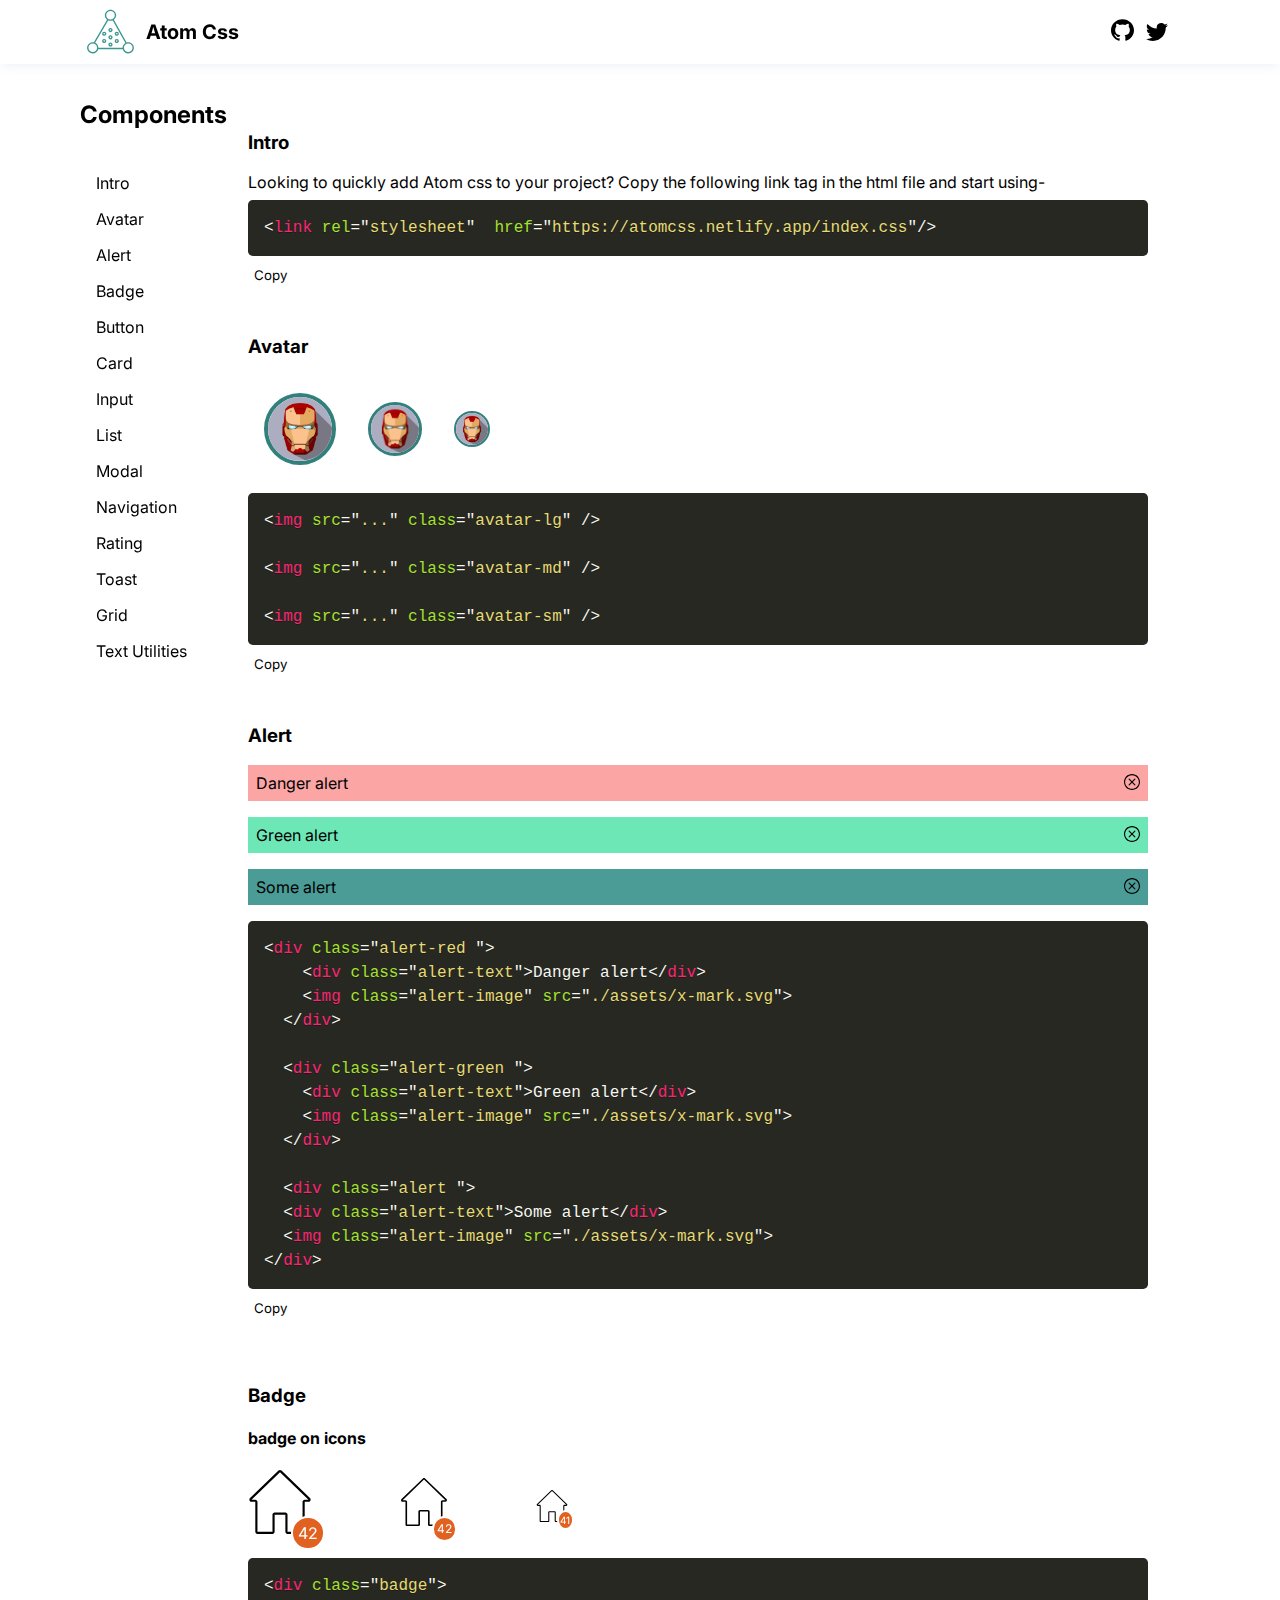
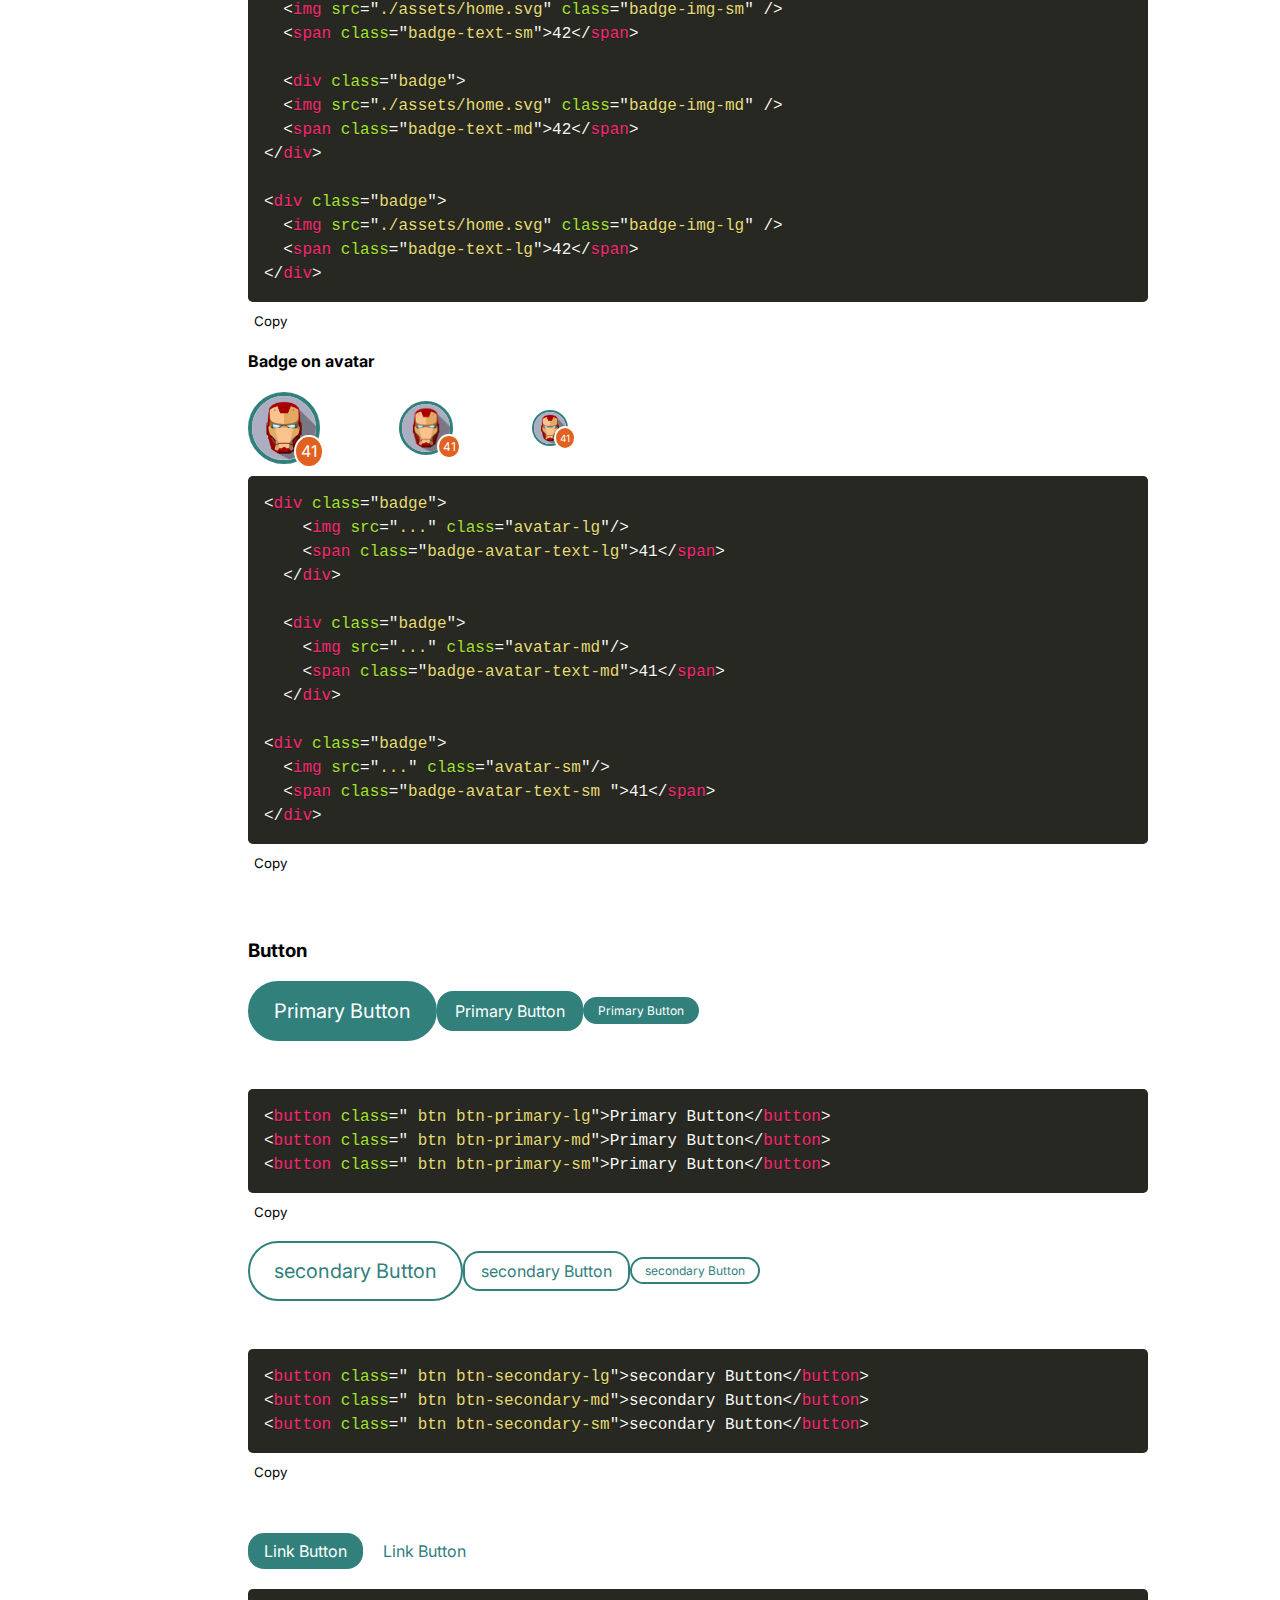
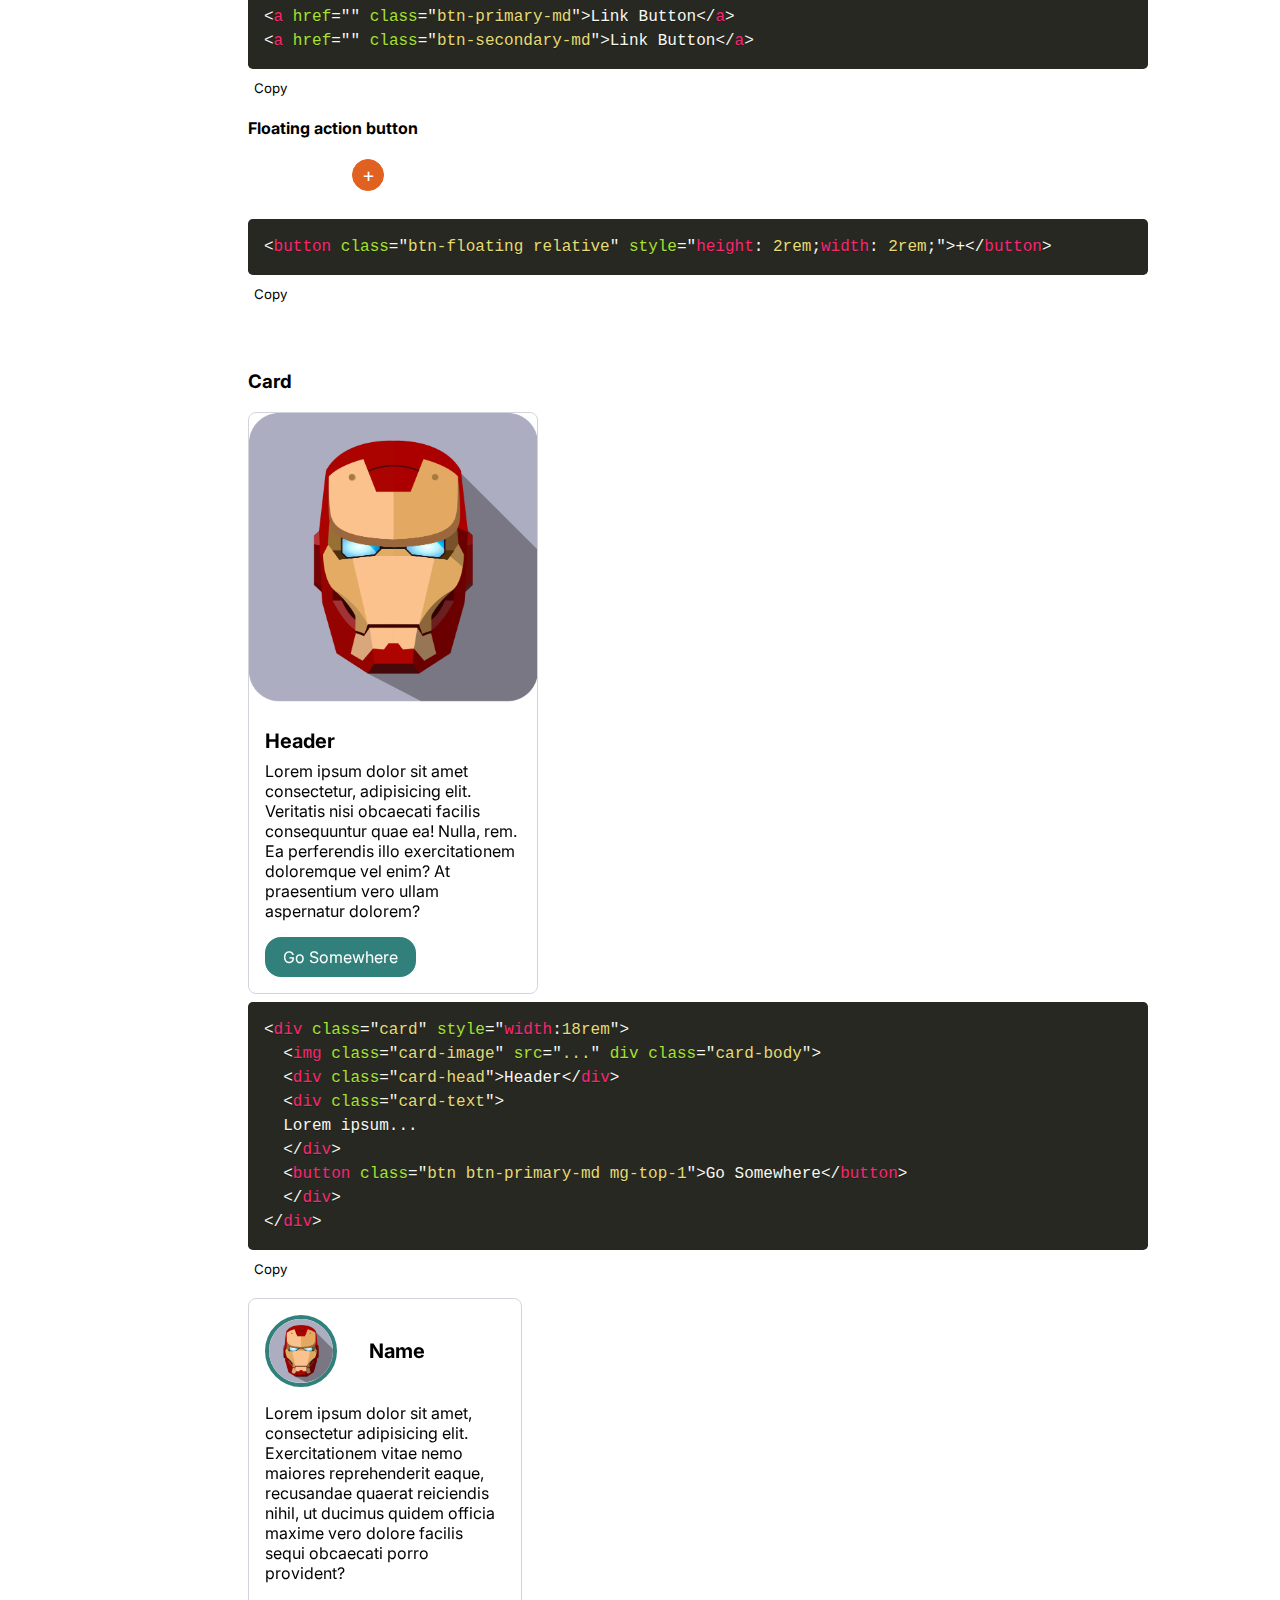
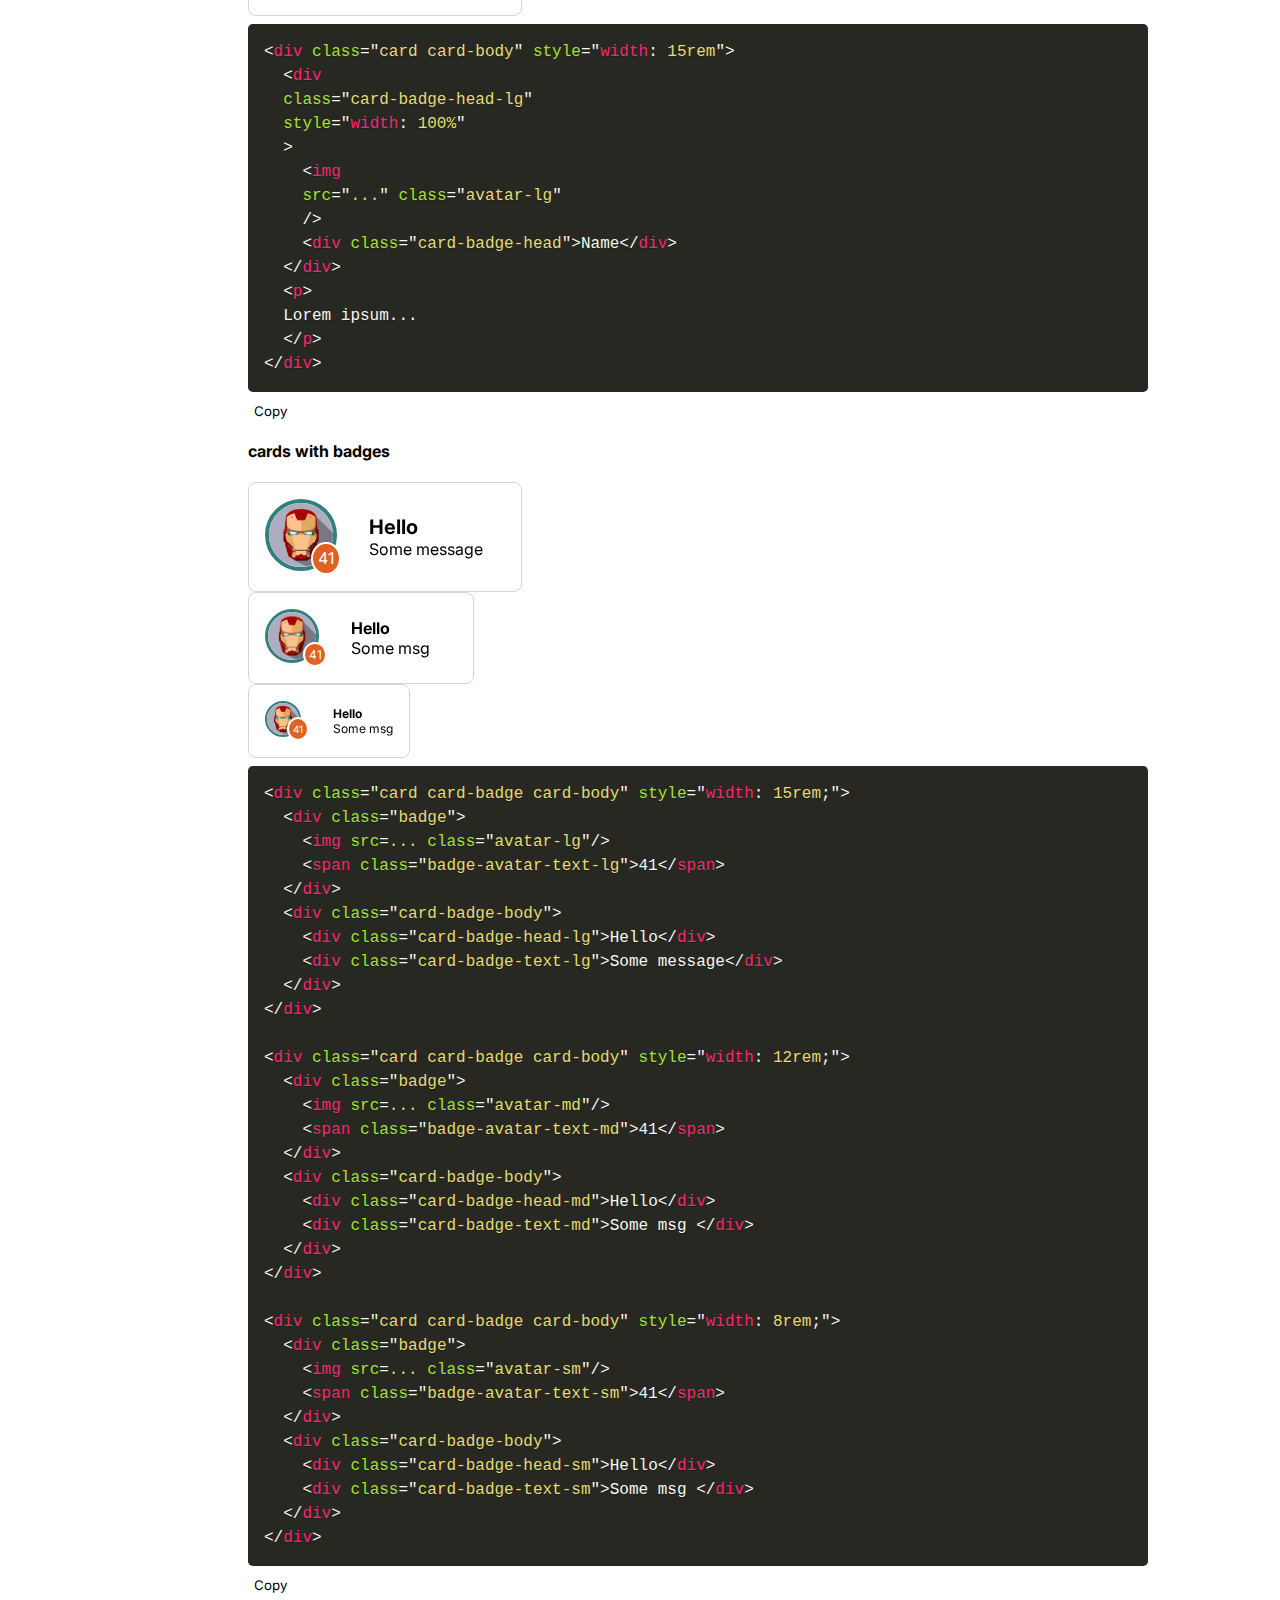
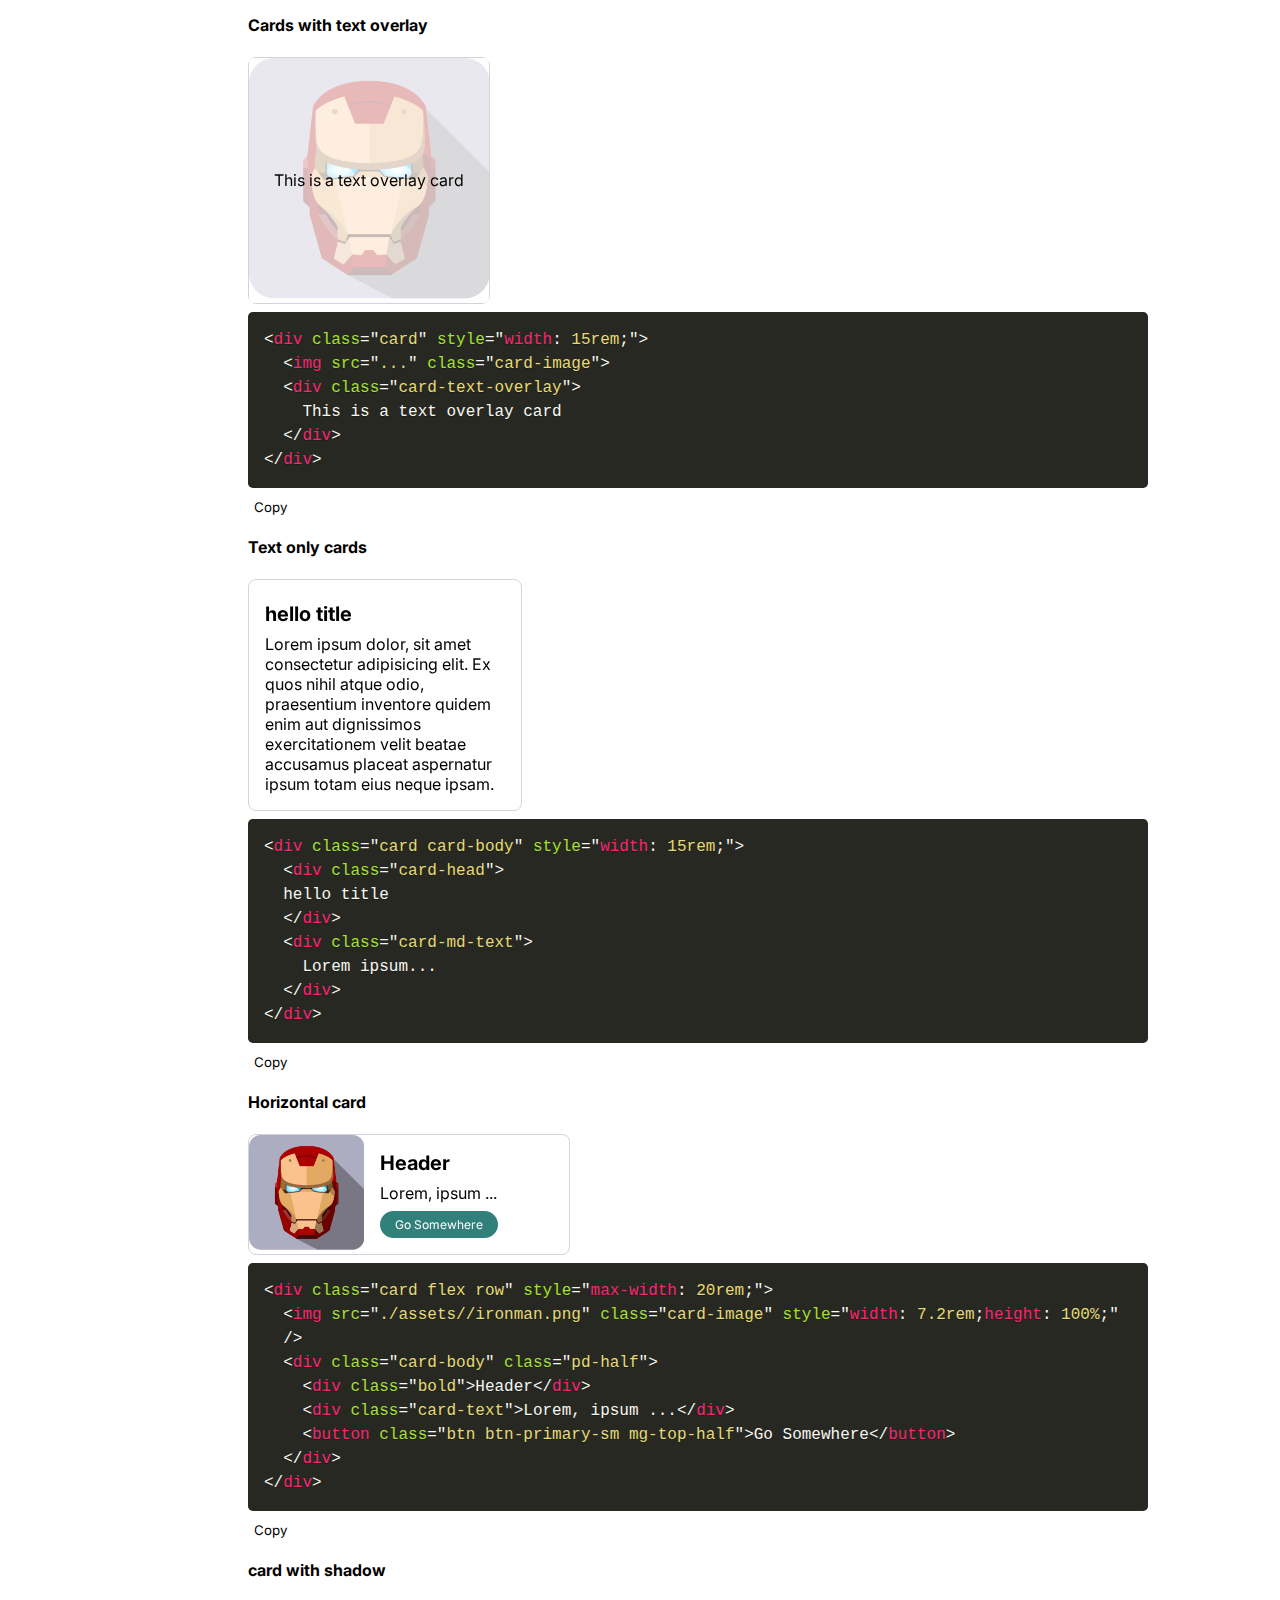
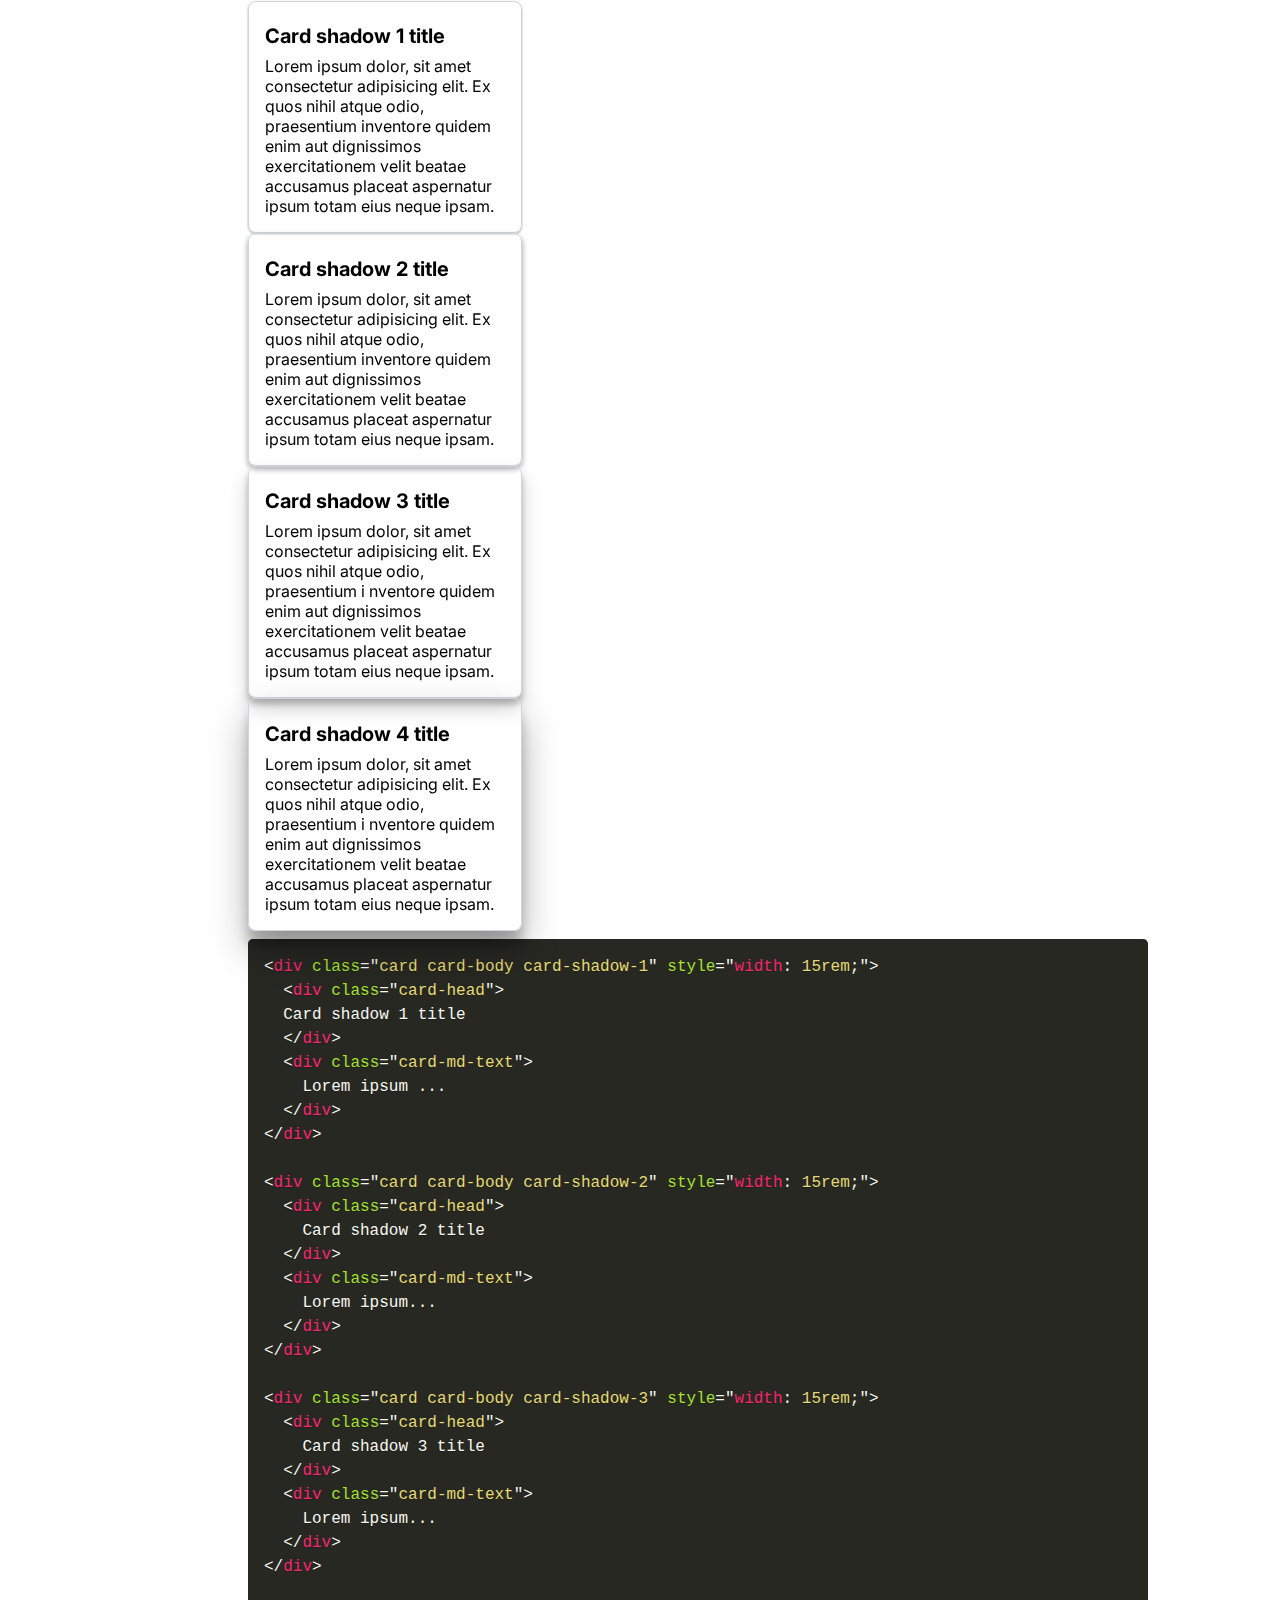
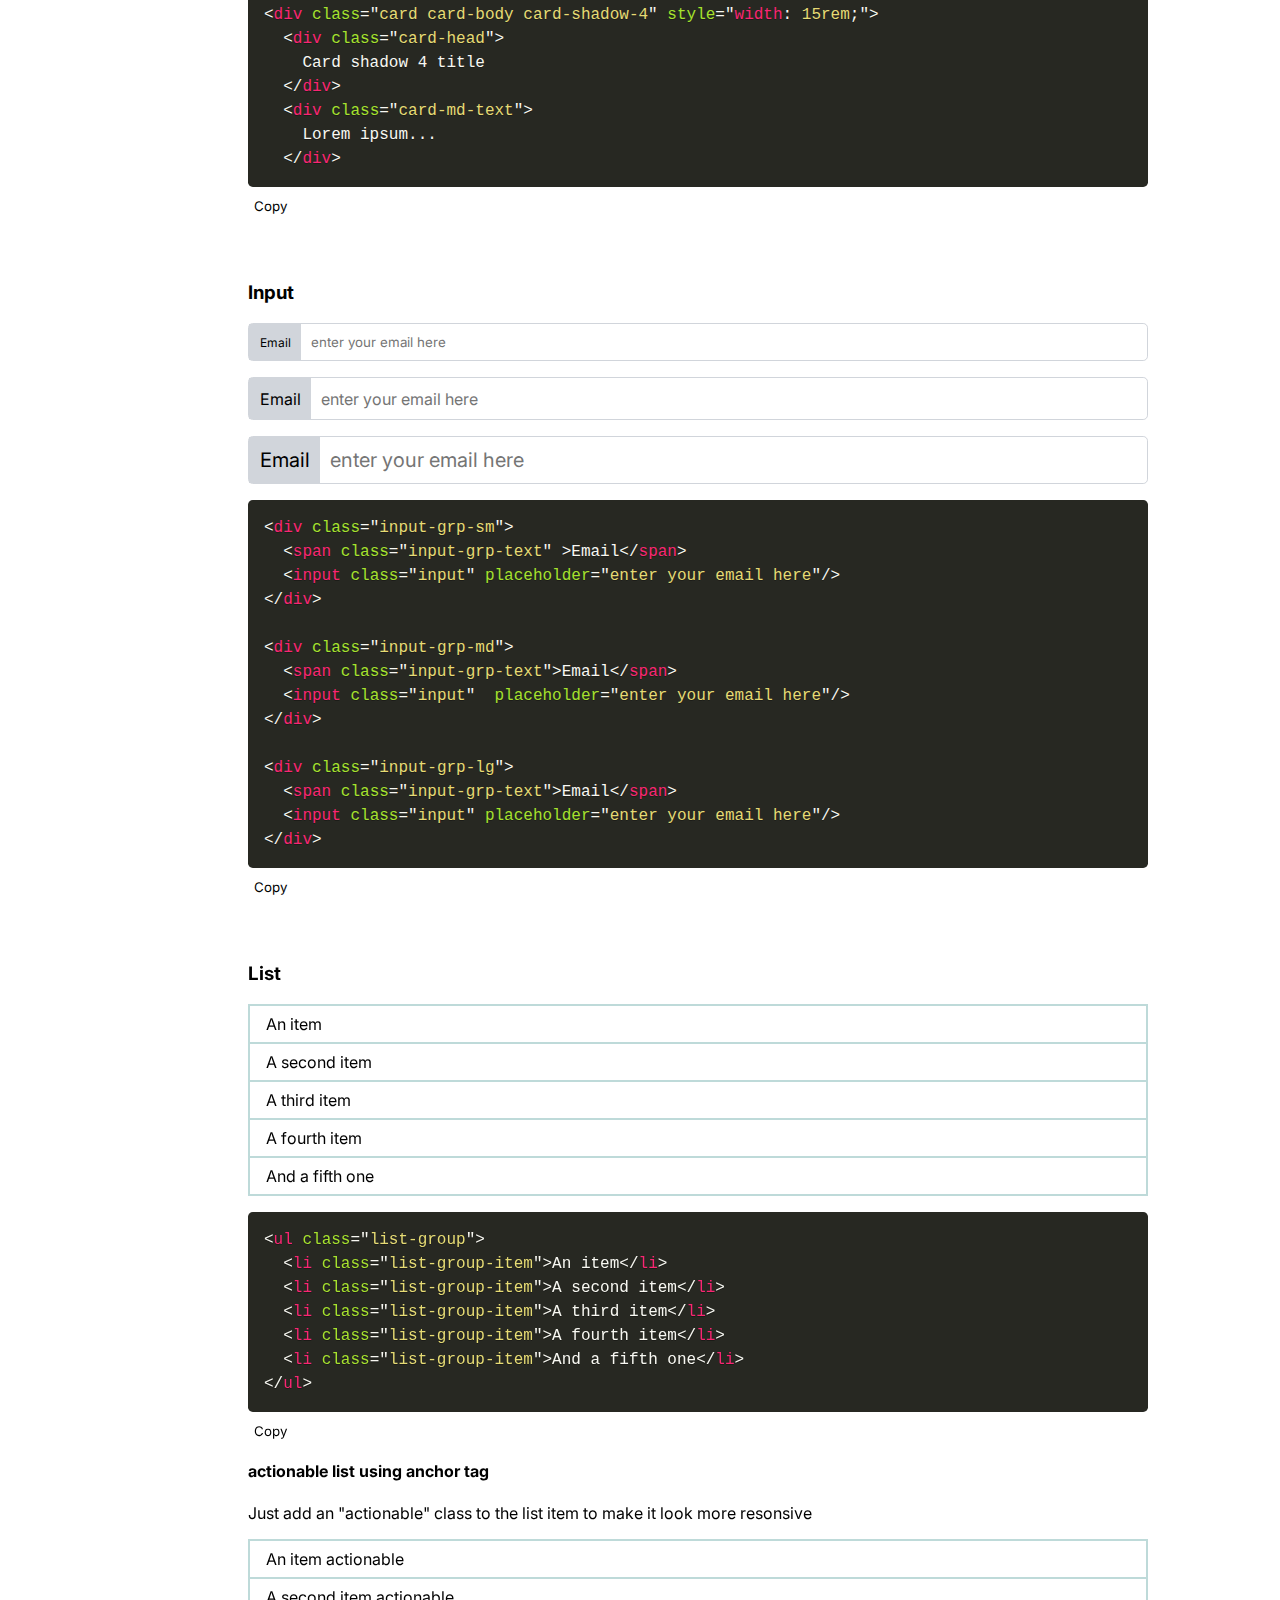
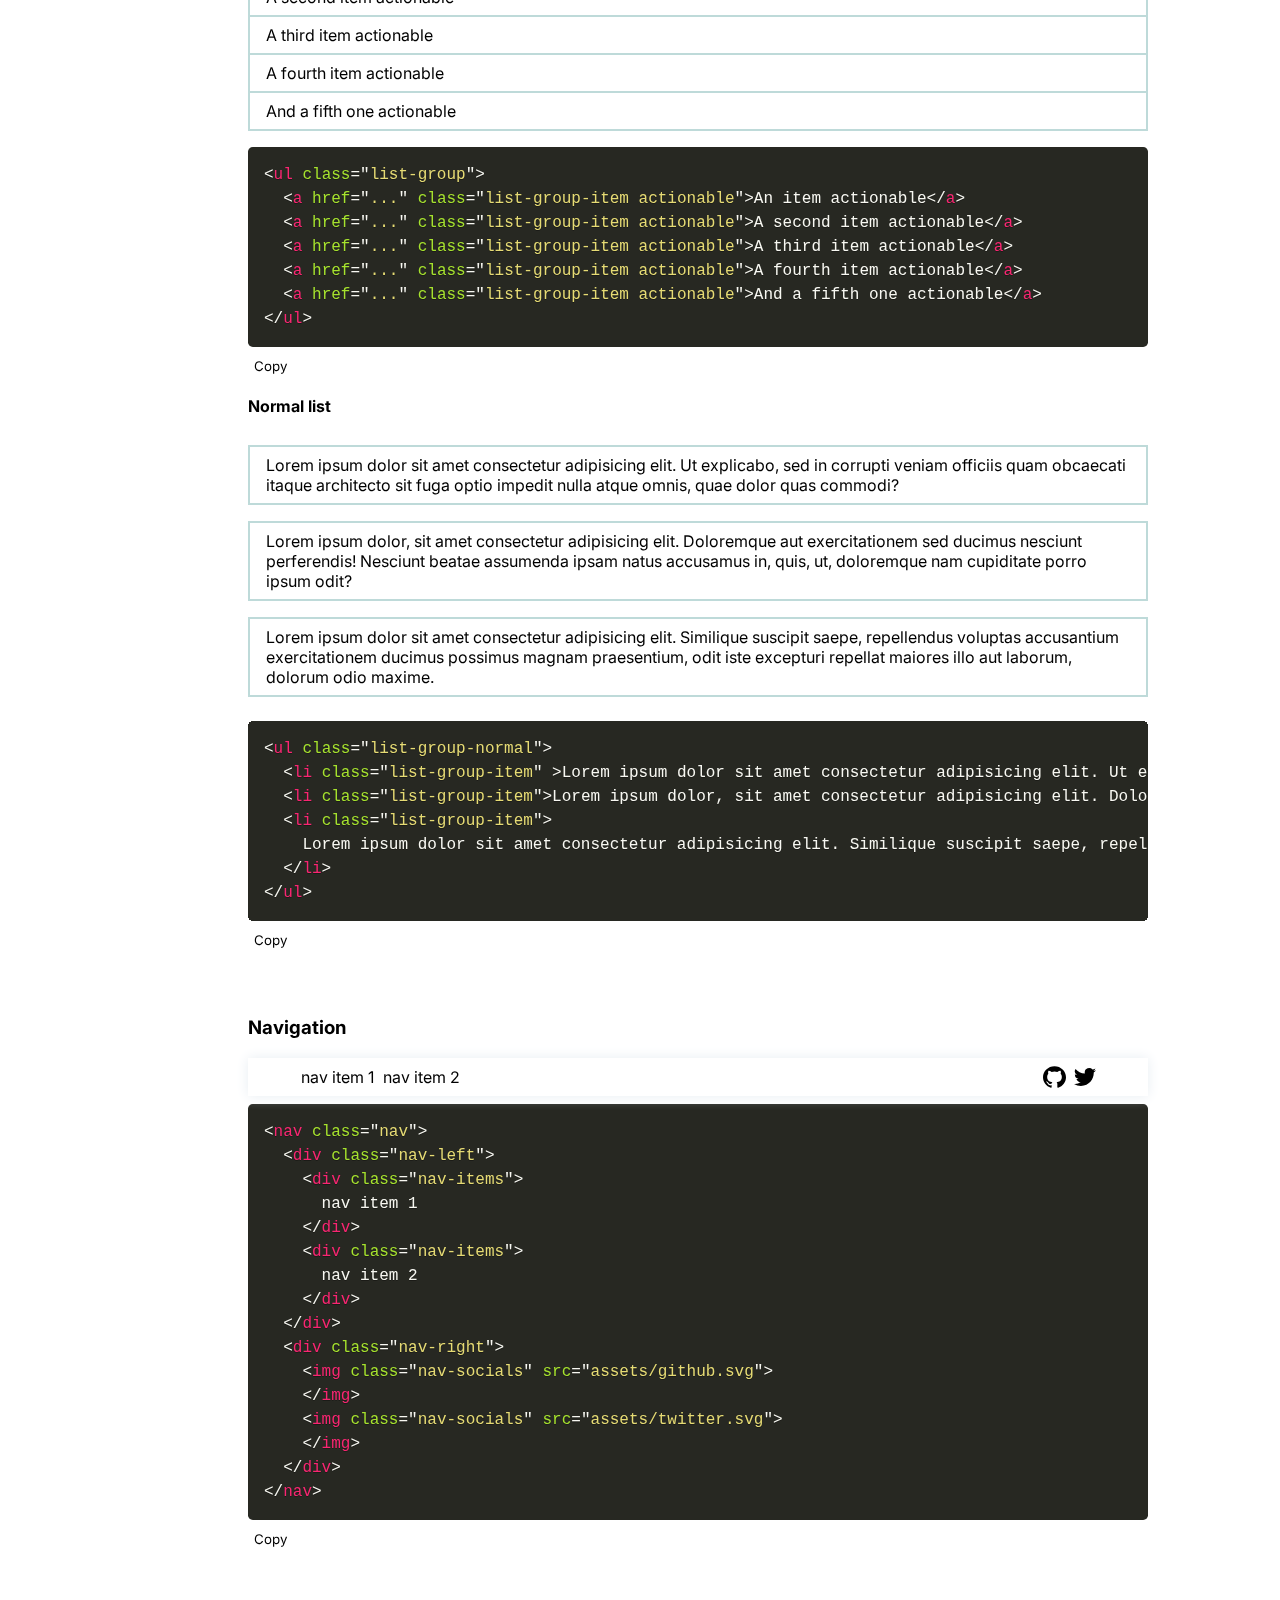
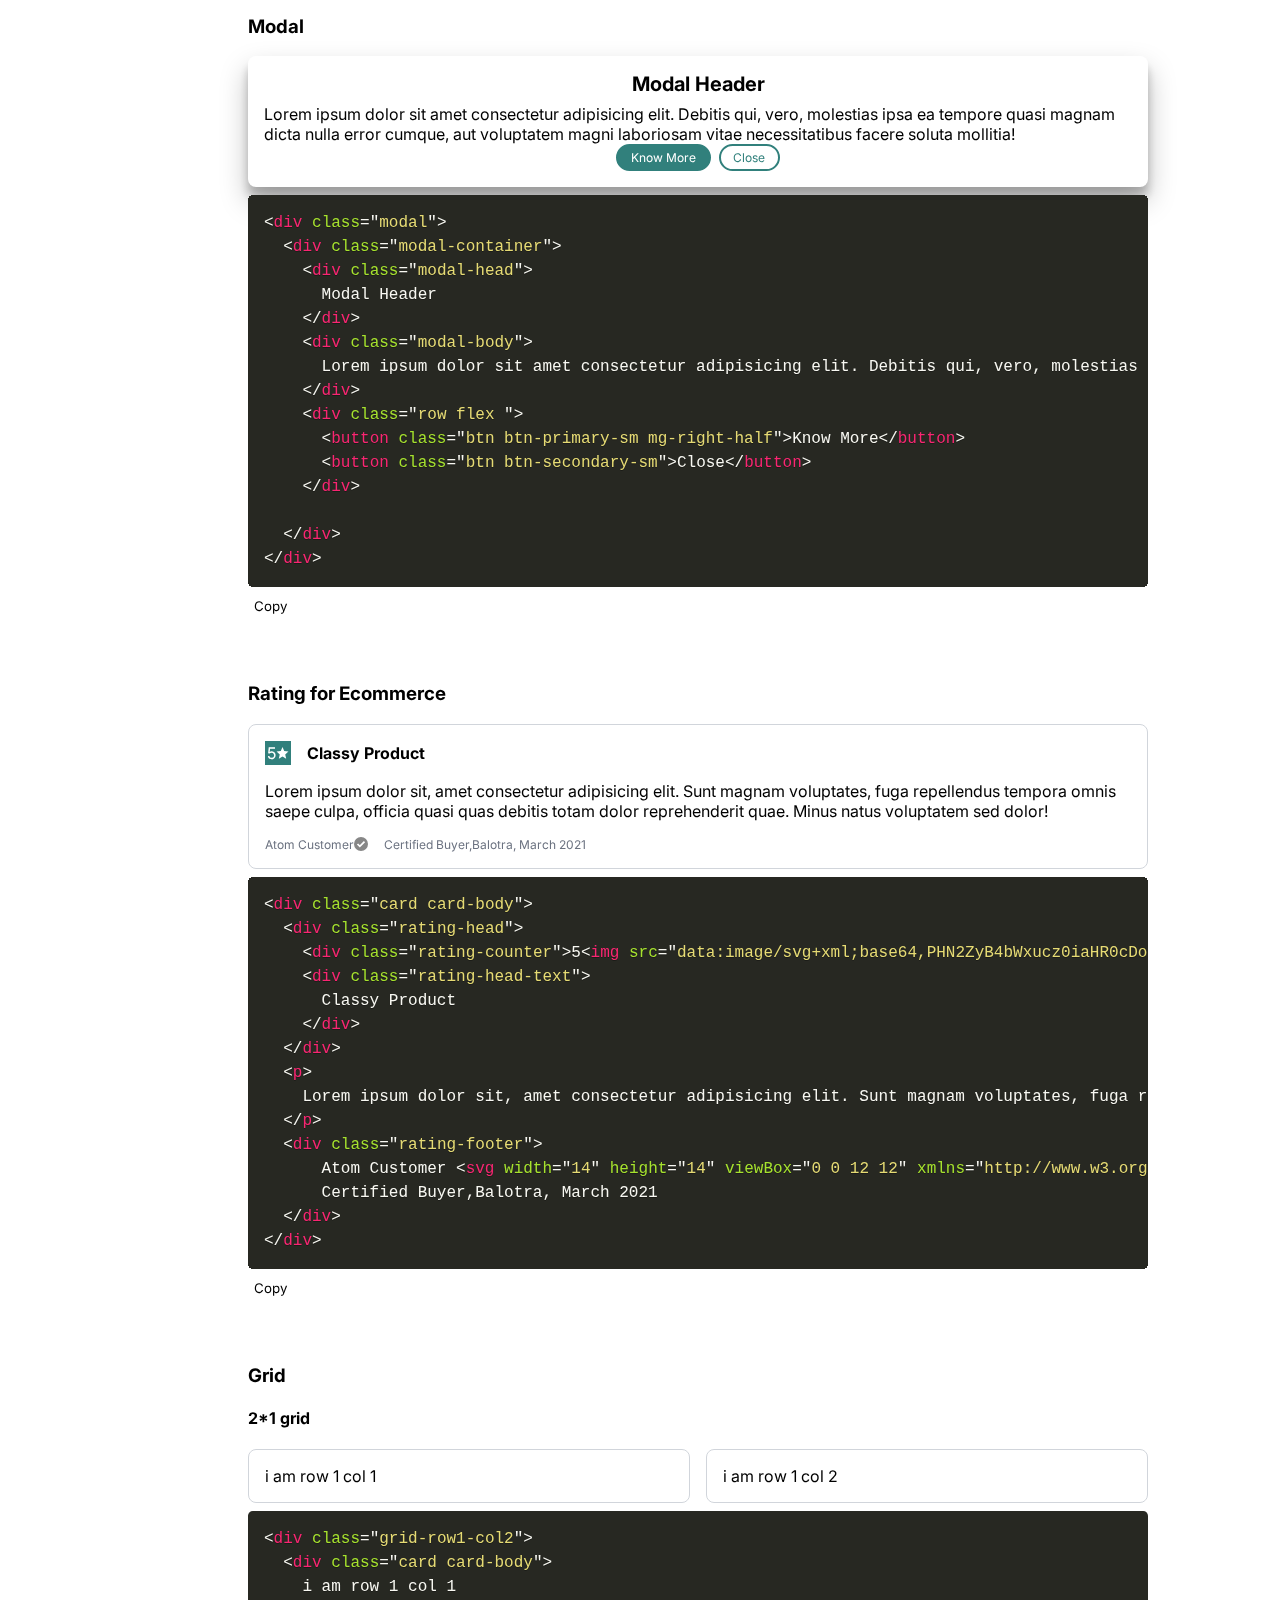
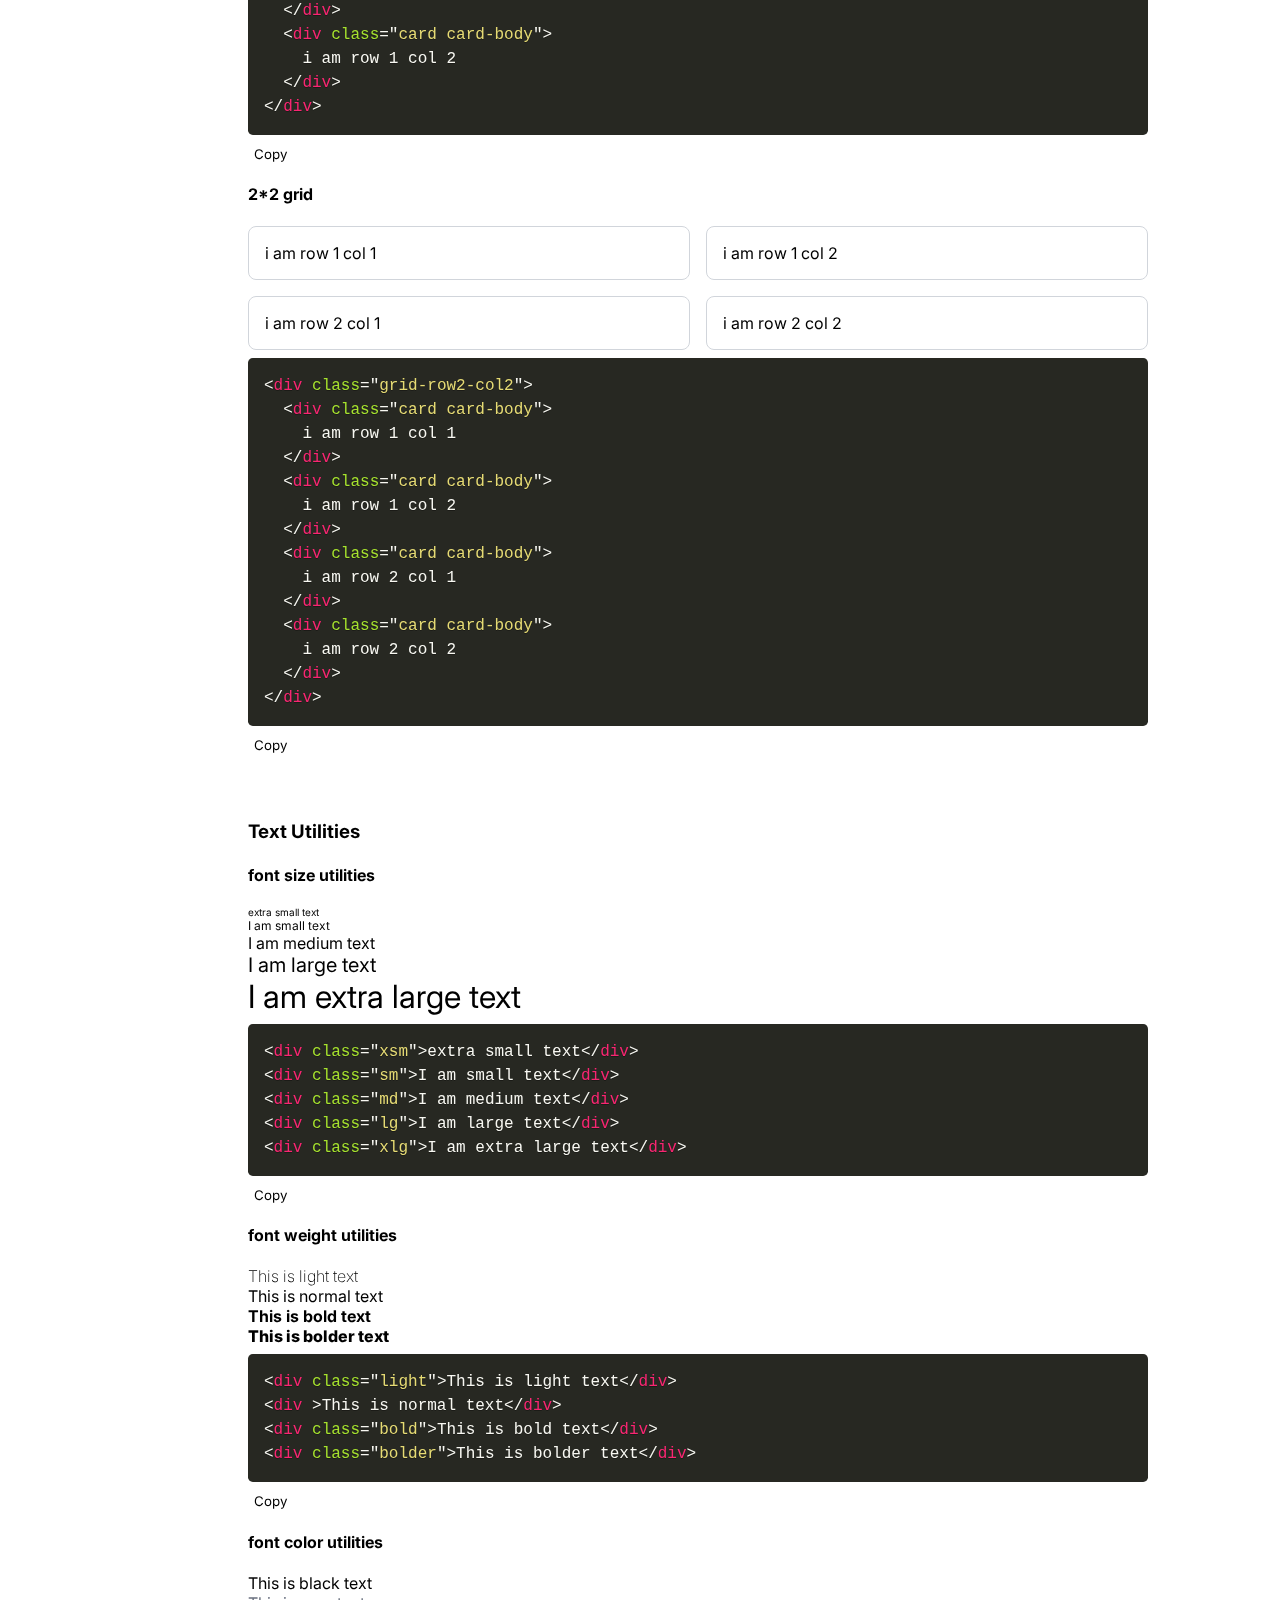
==== docs.html @ f2f9d252 "intro page add" ====
<!DOCTYPE html>
<html lang="en">
  <head>
    <meta charset="UTF-8" />
    <meta http-equiv="X-UA-Compatible" content="IE=edge" />
    <meta name="viewport" content="width=device-width, initial-scale=1.0" />
    <title>Atom Component Library</title>
    <link rel="stylesheet" href="index.css" />
    <link rel="stylesheet" href="prism.css" />
    <!-- <link rel="icon" type="image/svg+xml" href="./assets/molecule.svg"> -->
    <link rel="alternate icon" href="/assets/molecule(1).ico">
    <link rel="mask-icon" href="/safari-pinned-tab.svg" color="#ff8a01">
  </head>
  <body class="body">

    <nav
      class="nav docs-responsive"
    >
        <a href="./index.html" class="nav-left" style="text-decoration: none;color: black;">
            <img src="./assets/molecule(1).svg" style="width: 3.8rem; height: 3rem" />
            <span class="nav-items bold lg">Atom Css</span>
        </a>      
      <div class="nav-right docs-responsive-2" >
        <a href="https://github.com/amansethi00/avikrit"><img src="./assets/github.svg" class="nav-socials"></a>
        <a class="nav-socials"  href="https://twitter.com/amansethi00" ><img src="./assets/twitter.svg" class="nav-socials">  </a>
      </div>
      
      </div>
    </nav>
    <div class="container ">
      <sidebar class=" sidebar ">
        <h2 class=" pd-left-1 ">Components</h2>

        <div class="pd-1 sidebar-text">
          <a href="#intro" class="btn-secondary-md black black">Intro</a>
          <a href="#avatar" class="btn-secondary-md black">Avatar</a>
          
          <a href="#alert" class="btn-secondary-md black">Alert</a>
          
          <a href="#badge" class="btn-secondary-md black">Badge</a>
          
          <a href="#button" class="btn-secondary-md black">Button</a>
            
          <a href="#card" class="btn-secondary-md black">Card</a>
          
          <a href="#input" class="btn-secondary-md black">Input</a>
          
          <a href="#list" class="btn-secondary-md black">List</a>
          
          <a href="#modal" class="btn-secondary-md black">Modal</a>
          
          <a href="#navigation" class="btn-secondary-md black">Navigation</a>
          
          <a href="#rating" class="btn-secondary-md black">Rating</a>
          
          <a href="#toast" class="btn-secondary-md black">Toast</a>
          
          <a href="#grid" class="btn-secondary-md black">Grid</a>
          
          <a href="#text-utilities" class="btn-secondary-md black">Text Utilities</a>
          
          
        </div>
      
      </sidebar>
    <div class="main pd-top-2 ">
      <div class="pd-1" id="intro">
        <h3>Intro</h3>
        Looking to quickly add Atom css to your project? Copy the following link tag in the html file and start using-
      <div class="code">
        <pre >
          <code class="language-html">
            &#x3C;link rel=&#x22;stylesheet&#x22;  href=&#x22;https://atomcss.netlify.app/index.css&#x22;/&#x3E;
          </code>
        </pre>
      </div>
      </div>
      <div class="pd-1 " id="avatar">
        <h3 >Avatar</h3>
        <div class="row flex align-items-center">
          <div class="pd-1"><img
            src="./assets//ironman.png"
            class="avatar-lg"
          />
          </div>
          <div class="pd-1"><img
            src="./assets//ironman.png"
            class="avatar-md"
          />
          </div>
          
          <div class="pd-1">
            <img
            src="./assets//ironman.png"
            class="avatar-sm"
          />
        </div>
        </div>
        <div class="code">
          <pre>
            <code class="language-html">
              &#x3C;img src=&#x22;...&#x22; class=&#x22;avatar-lg&#x22; /&#x3E;
            
              &#x3C;img src=&#x22;...&#x22; class=&#x22;avatar-md&#x22; /&#x3E;
                       
              &#x3C;img src=&#x22;...&#x22; class=&#x22;avatar-sm&#x22; /&#x3E;
                       
            </code>
          </pre>
        </div>

        
        
      </div>
      <div class="pd-1 mg-bottom-1" id="alert">
        <h3>Alert</h3>
        <div class="alert-red mg-bottom-1">
          <div class="alert-text">Danger alert</div>
          <button class="outline-none pd-0">
            <img class="alert-image" src="./assets/x-mark.svg">
          </button>
        </div>
        <div class="alert-green mg-bottom-1">
          <div class="alert-text">Green alert</div>
          <button class="outline-none pd-0">
            <img class="alert-image" src="./assets/x-mark.svg">
          </button>        </div>        
        <div class="alert mg-bottom-1">
          <div class="alert-text">Some alert</div>
          <button class="outline-none pd-0">
            <img class="alert-image" src="./assets/x-mark.svg">
          </button>        </div>
        <div class="code">
          <pre>
            <code class="language-html">
              &#x3C;div class=&#x22;alert-red &#x22;&#x3E;
                &#x3C;div class=&#x22;alert-text&#x22;&#x3E;Danger alert&#x3C;/div&#x3E;
                &#x3C;img class=&#x22;alert-image&#x22; src=&#x22;./assets/x-mark.svg&#x22;&#x3E;
              &#x3C;/div&#x3E;

              &#x3C;div class=&#x22;alert-green &#x22;&#x3E;
                &#x3C;div class=&#x22;alert-text&#x22;&#x3E;Green alert&#x3C;/div&#x3E;
                &#x3C;img class=&#x22;alert-image&#x22; src=&#x22;./assets/x-mark.svg&#x22;&#x3E;
              &#x3C;/div&#x3E;

              &#x3C;div class=&#x22;alert &#x22;&#x3E;
              &#x3C;div class=&#x22;alert-text&#x22;&#x3E;Some alert&#x3C;/div&#x3E;
              &#x3C;img class=&#x22;alert-image&#x22; src=&#x22;./assets/x-mark.svg&#x22;&#x3E;
            &#x3C;/div&#x3E;
            </code>
          </pre>
        </div>
      </div>
      <div class="pd-1 mg-bottom-1" id="badge" style="width: 20rem;">
        <h3>Badge</h3>
        <h4>badge on icons</h4>
        <div class="flex row-reverse justify-content-space-between align-items-center">
          <div class="badge-sm">
            <img src="./assets/home.svg" class="badge-img-sm" />
            <span class="badge-text-sm " >41</span>
          </div>
          <div class="badge-md">
            <img src="./assets/home.svg" class="badge-img-md" />
            <span class="badge-text-md">42</span>
          </div>
          <div class="badge-lg">
            <img src="./assets/home.svg" class="badge-img-lg" />
            <span class="badge-text-lg">42</span>
          </div>
        </div>
        <div class="code">
          <pre>
            <code class="language-html">
              &#x3C;div class=&#x22;badge&#x22;&#x3E;
              &#x3C;img src=&#x22;./assets/home.svg&#x22; class=&#x22;badge-img-sm&#x22; /&#x3E;
              &#x3C;span class=&#x22;badge-text-sm&#x22;&#x3E;42&#x3C;/span&#x3E;

              &#x3C;div class=&#x22;badge&#x22;&#x3E;
              &#x3C;img src=&#x22;./assets/home.svg&#x22; class=&#x22;badge-img-md&#x22; /&#x3E;
              &#x3C;span class=&#x22;badge-text-md&#x22;&#x3E;42&#x3C;/span&#x3E;
            &#x3C;/div&#x3E;

            &#x3C;div class=&#x22;badge&#x22;&#x3E;
              &#x3C;img src=&#x22;./assets/home.svg&#x22; class=&#x22;badge-img-lg&#x22; /&#x3E;
              &#x3C;span class=&#x22;badge-text-lg&#x22;&#x3E;42&#x3C;/span&#x3E;
            &#x3C;/div&#x3E;
            </code>
          </pre>
        </div>
        <h4>Badge on avatar</h4>
          <div class="flex row-reverse align-items-center justify-content-space-between">
            <div class="badge">
            <img
            src="./assets//ironman.png"
            class="avatar-sm"
            />
            <span class="badge-avatar-text-sm ">41</span>
            </div>
        <div class="badge">
          <img
            src="./assets//ironman.png"
            class="avatar-md"
          />
          <span class="badge-avatar-text-md">41</span>
        </div>
        <div class="badge">
          <img
            src="./assets//ironman.png"
            class="avatar-lg"
          />
          <span class="badge-avatar-text-lg">41</span>
        </div>
      </div>
      <div class="code">
        <pre >
          <code class="language-html">
            &#x3C;div class=&#x22;badge&#x22;&#x3E;
            &#x3C;img src="..." class=&#x22;avatar-lg&#x22;/&#x3E;
            &#x3C;span class=&#x22;badge-avatar-text-lg&#x22;&#x3E;41&#x3C;/span&#x3E;
          &#x3C;/div&#x3E;

          &#x3C;div class=&#x22;badge&#x22;&#x3E;
            &#x3C;img src="..." class=&#x22;avatar-md&#x22;/&#x3E;
            &#x3C;span class=&#x22;badge-avatar-text-md&#x22;&#x3E;41&#x3C;/span&#x3E;
          &#x3C;/div&#x3E;

        &#x3C;div class=&#x22;badge&#x22;&#x3E;
          &#x3C;img src="..." class=&#x22;avatar-sm&#x22;/&#x3E;
          &#x3C;span class=&#x22;badge-avatar-text-sm &#x22;&#x3E;41&#x3C;/span&#x3E;
        &#x3C;/div&#x3E;
          </code>
        </pre>
      </div>
      </div>
      <div class="pd-1 mg-bottom-1" id="button">
        <h3>Button</h3>
        <div class="row-responsive" >
          <button class=" btn btn-primary-lg">Primary Button</button>
          <button class=" btn btn-primary-md mg-top-half mg-bottom-half">Primary Button</button>
          <button class=" btn btn-primary-sm">Primary Button</button>
        </div>        

        <!-- <pre>          &#x3C;button class=&#x22; btn btn-primary-lg&#x22;&#x3E;Primary Button&#x3C;/button&#x3E;
          &#x3C;button class=&#x22; btn btn-primary-md&#x22;&#x3E;Primary Button&#x3C;/button&#x3E;
          &#x3C;button class=&#x22; btn btn-primary-sm&#x22;&#x3E;Primary Button&#x3C;/button&#x3E;
        </pre> -->
        <br/>
        <br/>
        <div class="code">
          <pre>
            <code class="language-html">
              &#x3C;button class=&#x22; btn btn-primary-lg&#x22;&#x3E;Primary Button&#x3C;/button&#x3E;
              &#x3C;button class=&#x22; btn btn-primary-md&#x22;&#x3E;Primary Button&#x3C;/button&#x3E;
              &#x3C;button class=&#x22; btn btn-primary-sm&#x22;&#x3E;Primary Button&#x3C;/button&#x3E;    
            </code>
          </pre>
        </div>
        
        <br/>
        <div class="row-responsive ">
          <button class=" btn btn-secondary-lg">secondary Button</button>
          <button class=" btn btn-secondary-md mg-top-half mg-bottom-half">secondary Button</button>
          <button class=" btn btn-secondary-sm">secondary Button</button>
        </div>

       
        <br/>
        <br/>
        <div class="code">
          <pre>
            <code class="language-html">
              &#x3C;button class=&#x22; btn btn-secondary-lg&#x22;&#x3E;secondary Button&#x3C;/button&#x3E;
              &#x3C;button class=&#x22; btn btn-secondary-md&#x22;&#x3E;secondary Button&#x3C;/button&#x3E;
              &#x3C;button class=&#x22; btn btn-secondary-sm&#x22;&#x3E;secondary Button&#x3C;/button&#x3E;
            </code>
          </pre>
        </div>
        
        <br/>
        <br/>
        <br/>
        <a href="..." class="btn-primary-md">Link Button</a>
        <a href="..." class="btn-secondary-md">Link Button</a>
        <br/>
        <br/>
        <div class="code">
          <pre>
            <code class="language-html">
              &#x3C;a href=&#x22;&#x22; class=&#x22;btn-primary-md&#x22;&#x3E;Link Button&#x3C;/a&#x3E;
              &#x3C;a href=&#x22;&#x22; class=&#x22;btn-secondary-md&#x22;&#x3E;Link Button&#x3C;/a&#x3E;
            </code>
          </pre>
        </div>
        <h4>Floating action button</h4>

        <div class="relative flex row justify-content-center " style="width: 15rem;"> 
          <button class="btn-floating relative" style="height: 2rem;width: 2rem;">+</button>
        </div>
        <br>
        <div class="code">
          <pre>
            <code class="language-html">
              &#x3C;button class=&#x22;btn-floating relative&#x22; style=&#x22;height: 2rem;width: 2rem;&#x22;&#x3E;+&#x3C;/button&#x3E;
            </code>
          </pre>
        </div>

      </div>
      <div class="pd-1 mg-bottom-1" id="card">
        <h3>Card</h3>
        <div class="card" style="width:18rem">
            <img class="card-image" src="./assets//ironman.png"
          >
          <div class="card-body">
            <div class="card-head">Header</div>
            <div class="card-text">Lorem ipsum dolor sit amet consectetur, adipisicing elit. Veritatis nisi obcaecati facilis consequuntur quae ea! Nulla, rem. Ea perferendis illo exercitationem doloremque vel enim? At praesentium vero ullam aspernatur dolorem?</div>
            <button class="btn btn-primary-md mg-top-1">Go Somewhere</button>
          </div>
        </div>
        <div class="code">
          <pre>
            <code class="language-html">
              &#x3C;div class=&#x22;card&#x22; style=&#x22;width:18rem&#x22;&#x3E;
              &#x3C;img class=&#x22;card-image&#x22; src="..." div class=&#x22;card-body&#x22;&#x3E;
              &#x3C;div class=&#x22;card-head&#x22;&#x3E;Header&#x3C;/div&#x3E;
              &#x3C;div class=&#x22;card-text&#x22;&#x3E;
              Lorem ipsum...
              &#x3C;/div&#x3E;
              &#x3C;button class=&#x22;btn btn-primary-md mg-top-1&#x22;&#x3E;Go Somewhere&#x3C;/button&#x3E;
              &#x3C;/div&#x3E;
            &#x3C;/div&#x3E;
            </code>
          </pre>
        </div>
        <br/>
        <div class="card card-body" style="width: 15rem">
          <div
            class="card-badge"
            style="max-width:700px"
            >
            <img
              src="./assets//ironman.png"
              class="avatar-lg"
            />
            <div class="card-badge-body"><div class="card-badge-head-lg">Name</div></div>
            
          </div>
          <p>
            Lorem ipsum dolor sit amet, consectetur adipisicing elit. Exercitationem
            vitae nemo maiores reprehenderit eaque, recusandae quaerat reiciendis
            nihil, ut ducimus quidem officia maxime vero dolore facilis sequi
            obcaecati porro provident?
          </p>
        </div>
        <div class="code">
          <pre>
            <code class="language-html">
              &#x3C;div class=&#x22;card card-body&#x22; style=&#x22;width: 15rem&#x22;&#x3E;
              &#x3C;div
              class=&#x22;card-badge-head-lg&#x22;
              style=&#x22;width: 100%&#x22;
              &#x3E;
                &#x3C;img
                src=&#x22;...&#x22; class=&#x22;avatar-lg&#x22;
                /&#x3E;
                &#x3C;div class=&#x22;card-badge-head&#x22;&#x3E;Name&#x3C;/div&#x3E;
              &#x3C;/div&#x3E;
              &#x3C;p&#x3E;
              Lorem ipsum...
              &#x3C;/p&#x3E;
            &#x3C;/div&#x3E;
            </code>
          </pre>
        </div>
          <h4>cards with badges</h4>
          <div class="card card-badge card-body" style="width: 15rem;">
            <div class="badge">
              <img src="./assets//ironman.png" class="avatar-lg"/>
              <span class="badge-avatar-text-lg">41</span>
            </div>
            <div class="card-badge-body">
              <div class="card-badge-head-lg">Hello</div>
              <div class="card-badge-text-lg">Some message</div>
            </div>
          </div>
          <div class="card card-badge card-body" style="width: 12rem;">
            <div class="badge">
              <img src="./assets//ironman.png" class="avatar-md"/>
              <span class="badge-avatar-text-md">41</span>
            </div>
            <div class="card-badge-body">
              <div class="card-badge-head-md">Hello</div>
              <div class="card-badge-text-md">Some msg </div>
            </div>
           
          </div>
          <div class="card card-badge card-body" style="width: 8rem;">
            <div class="badge">
              <img src="./assets//ironman.png" class="avatar-sm"/>
              <span class="badge-avatar-text-sm">41</span>
            </div>
            <div class="card-badge-body">
              <div class="card-badge-head-sm">Hello</div>
              <div class="card-badge-text-sm">Some msg </div>
            </div>           
          </div>
          <div class="code">
            <pre>
              <code class="language-html">
                &#x3C;div class=&#x22;card card-badge card-body&#x22; style=&#x22;width: 15rem;&#x22;&#x3E;
                &#x3C;div class=&#x22;badge&#x22;&#x3E;
                  &#x3C;img src=... class=&#x22;avatar-lg&#x22;/&#x3E;
                  &#x3C;span class=&#x22;badge-avatar-text-lg&#x22;&#x3E;41&#x3C;/span&#x3E;
                &#x3C;/div&#x3E;
                &#x3C;div class=&#x22;card-badge-body&#x22;&#x3E;
                  &#x3C;div class=&#x22;card-badge-head-lg&#x22;&#x3E;Hello&#x3C;/div&#x3E;
                  &#x3C;div class=&#x22;card-badge-text-lg&#x22;&#x3E;Some message&#x3C;/div&#x3E;
                &#x3C;/div&#x3E;
              &#x3C;/div&#x3E;
  
              &#x3C;div class=&#x22;card card-badge card-body&#x22; style=&#x22;width: 12rem;&#x22;&#x3E;
                &#x3C;div class=&#x22;badge&#x22;&#x3E;
                  &#x3C;img src=... class=&#x22;avatar-md&#x22;/&#x3E;
                  &#x3C;span class=&#x22;badge-avatar-text-md&#x22;&#x3E;41&#x3C;/span&#x3E;
                &#x3C;/div&#x3E;
                &#x3C;div class=&#x22;card-badge-body&#x22;&#x3E;
                  &#x3C;div class=&#x22;card-badge-head-md&#x22;&#x3E;Hello&#x3C;/div&#x3E;
                  &#x3C;div class=&#x22;card-badge-text-md&#x22;&#x3E;Some msg &#x3C;/div&#x3E;
                &#x3C;/div&#x3E;
              &#x3C;/div&#x3E;
  
              &#x3C;div class=&#x22;card card-badge card-body&#x22; style=&#x22;width: 8rem;&#x22;&#x3E;
                &#x3C;div class=&#x22;badge&#x22;&#x3E;
                  &#x3C;img src=... class=&#x22;avatar-sm&#x22;/&#x3E;
                  &#x3C;span class=&#x22;badge-avatar-text-sm&#x22;&#x3E;41&#x3C;/span&#x3E;
                &#x3C;/div&#x3E;
                &#x3C;div class=&#x22;card-badge-body&#x22;&#x3E;
                  &#x3C;div class=&#x22;card-badge-head-sm&#x22;&#x3E;Hello&#x3C;/div&#x3E;
                  &#x3C;div class=&#x22;card-badge-text-sm&#x22;&#x3E;Some msg &#x3C;/div&#x3E;
                &#x3C;/div&#x3E;
              &#x3C;/div&#x3E;
              </code>
            </pre>
          </div>

          <h4>Cards with text overlay</h4>
          <div class="card" style="width: 15rem;">
            <img src="./assets//ironman.png" class="card-image">
            <div class="card-text-overlay">
              This is a text overlay card 
            </div>
          </div> 
          <div class="code">
            <pre>
              <code class="language-html">
                &#x3C;div class=&#x22;card&#x22; style=&#x22;width: 15rem;&#x22;&#x3E;
                &#x3C;img src=&#x22;...&#x22; class=&#x22;card-image&#x22;&#x3E;
                &#x3C;div class=&#x22;card-text-overlay&#x22;&#x3E;
                  This is a text overlay card 
                &#x3C;/div&#x3E;
              &#x3C;/div&#x3E; 
              </code>
            </pre>
          </div>

          <h4>Text only cards</h4>
          <div class="card card-body" style="width: 15rem;">
            <div class="card-head">
              hello title
            </div>
            <div class="card-md-text">
              Lorem ipsum dolor, sit amet consectetur adipisicing elit. Ex quos nihil atque odio, praesentium inventore quidem enim aut dignissimos exercitationem velit beatae accusamus placeat aspernatur ipsum totam eius neque ipsam.
            </div>
          </div>
          <div class="code">
            <pre>
              <code class="language-html">
                &#x3C;div class=&#x22;card card-body&#x22; style=&#x22;width: 15rem;&#x22;&#x3E;
                  &#x3C;div class=&#x22;card-head&#x22;&#x3E;
                  hello title
                  &#x3C;/div&#x3E;
                  &#x3C;div class=&#x22;card-md-text&#x22;&#x3E;
                    Lorem ipsum...
                  &#x3C;/div&#x3E;
                &#x3C;/div&#x3E;
              </code>
            </pre>
          </div>


          <h4>Horizontal card</h4>
          <div class="card flex row" style="max-width: 20rem;">
            <img src="./assets//ironman.png" class="card-image" style="width: 7.2rem;height: 100%;"
            />
            <div class="card-body" class="pd-half">
              <div class="card-head pd-0">Header</div>
              <div class="card-text">Lorem, ipsum ...</div>
              <button class="btn btn-primary-sm mg-top-half">Go Somewhere</button>
            </div>
          </div>
          <div class="code">
            <pre>
              <code class="language-html">
                &#x3C;div class=&#x22;card flex row&#x22; style=&#x22;max-width: 20rem;&#x22;&#x3E;
                &#x3C;img src=&#x22;./assets//ironman.png&#x22; class=&#x22;card-image&#x22; style=&#x22;width: 7.2rem;height: 100%;&#x22;
                /&#x3E;
                &#x3C;div class=&#x22;card-body&#x22; class=&#x22;pd-half&#x22;&#x3E;
                  &#x3C;div class=&#x22;bold&#x22;&#x3E;Header&#x3C;/div&#x3E;
                  &#x3C;div class=&#x22;card-text&#x22;&#x3E;Lorem, ipsum ...&#x3C;/div&#x3E;
                  &#x3C;button class=&#x22;btn btn-primary-sm mg-top-half&#x22;&#x3E;Go Somewhere&#x3C;/button&#x3E;
                &#x3C;/div&#x3E;
              &#x3C;/div&#x3E;
              </code>
            </pre>
          </div>

          <h4>card with shadow</h4>
          <div class="" style="max-width: 40rem;">
            <div class="card card-body card-shadow-1" style="width: 15rem;">
              <div class="card-head">
              Card shadow 1 title
              </div>
              <div class="card-md-text">
                Lorem ipsum dolor, sit amet consectetur adipisicing elit. Ex quos nihil atque odio, praesentium inventore 
                quidem enim aut dignissimos exercitationem velit beatae accusamus placeat aspernatur ipsum totam eius neque 
                ipsam.
              </div>
            </div>
            <div class="card card-body card-shadow-2" style="width: 15rem;">
              <div class="card-head">
                Card shadow 2 title
              </div>
              <div class="card-md-text">
                Lorem ipsum dolor, sit amet consectetur adipisicing elit. Ex quos nihil atque odio, praesentium inventore 
                quidem enim aut dignissimos exercitationem velit beatae accusamus placeat aspernatur ipsum totam eius neque 
                ipsam.
              </div>
            </div>
            <div class="card card-body card-shadow-3" style="width: 15rem;">
              <div class="card-head">
                Card shadow 3 title
              </div>
              <div class="card-md-text">
                Lorem ipsum dolor, sit amet consectetur adipisicing elit. Ex quos nihil atque odio, praesentium i
                nventore 
                quidem enim aut dignissimos exercitationem velit beatae accusamus placeat aspernatur ipsum totam eius neque 
                ipsam.
              </div>
            </div>
            <div class="card card-body card-shadow-4" style="width: 15rem;">
              <div class="card-head">
                Card shadow 4 title
              </div>
              <div class="card-md-text">
                Lorem ipsum dolor, sit amet consectetur adipisicing elit. Ex quos nihil atque odio, praesentium i
                nventore 
                quidem enim aut dignissimos exercitationem velit beatae accusamus placeat aspernatur ipsum totam eius neque 
                ipsam.
              </div>
            </div>
            
          </div>
          <div class="code">
            <pre>
              <code class="language-html">
                &#x3C;div class=&#x22;card card-body card-shadow-1&#x22; style=&#x22;width: 15rem;&#x22;&#x3E;
                  &#x3C;div class=&#x22;card-head&#x22;&#x3E;
                  Card shadow 1 title
                  &#x3C;/div&#x3E;
                  &#x3C;div class=&#x22;card-md-text&#x22;&#x3E;
                    Lorem ipsum ...
                  &#x3C;/div&#x3E;
                &#x3C;/div&#x3E;

                &#x3C;div class=&#x22;card card-body card-shadow-2&#x22; style=&#x22;width: 15rem;&#x22;&#x3E;
                  &#x3C;div class=&#x22;card-head&#x22;&#x3E;
                    Card shadow 2 title
                  &#x3C;/div&#x3E;
                  &#x3C;div class=&#x22;card-md-text&#x22;&#x3E;
                    Lorem ipsum...
                  &#x3C;/div&#x3E;
                &#x3C;/div&#x3E;

                &#x3C;div class=&#x22;card card-body card-shadow-3&#x22; style=&#x22;width: 15rem;&#x22;&#x3E;
                  &#x3C;div class=&#x22;card-head&#x22;&#x3E;
                    Card shadow 3 title
                  &#x3C;/div&#x3E;
                  &#x3C;div class=&#x22;card-md-text&#x22;&#x3E;
                    Lorem ipsum...
                  &#x3C;/div&#x3E;
                &#x3C;/div&#x3E;

                &#x3C;div class=&#x22;card card-body card-shadow-4&#x22; style=&#x22;width: 15rem;&#x22;&#x3E;
                  &#x3C;div class=&#x22;card-head&#x22;&#x3E;
                    Card shadow 4 title
                  &#x3C;/div&#x3E;
                  &#x3C;div class=&#x22;card-md-text&#x22;&#x3E;
                    Lorem ipsum...
                  &#x3C;/div&#x3E;
                
              </code>
            </pre>
          </div>
        
  
      </div>
        <div class="pd-1 mg-bottom-1" id="input">
          <h3>Input</h3>
          <div class="input-grp-sm">
            <span class="input-grp-text" >Email</span>
            <input class="input" placeholder="enter your email here"/>
          </div>
          <div class="input-grp-md">
            <span class="input-grp-text">Email</span>
            <input class="input"  placeholder="enter your email here"/>
          </div>
          <div class="input-grp-lg">
            <span class="input-grp-text">Email</span>
            <input class="input" placeholder="enter your email here"/>
          </div>
          <div class="code">
            <pre>
              <code class="language-html">
                &#x3C;div class=&#x22;input-grp-sm&#x22;&#x3E;
                &#x3C;span class=&#x22;input-grp-text&#x22; &#x3E;Email&#x3C;/span&#x3E;
                &#x3C;input class=&#x22;input&#x22; placeholder=&#x22;enter your email here&#x22;/&#x3E;
              &#x3C;/div&#x3E;

              &#x3C;div class=&#x22;input-grp-md&#x22;&#x3E;
                &#x3C;span class=&#x22;input-grp-text&#x22;&#x3E;Email&#x3C;/span&#x3E;
                &#x3C;input class=&#x22;input&#x22;  placeholder=&#x22;enter your email here&#x22;/&#x3E;
              &#x3C;/div&#x3E;

              &#x3C;div class=&#x22;input-grp-lg&#x22;&#x3E;
                &#x3C;span class=&#x22;input-grp-text&#x22;&#x3E;Email&#x3C;/span&#x3E;
                &#x3C;input class=&#x22;input&#x22; placeholder=&#x22;enter your email here&#x22;/&#x3E;
              &#x3C;/div&#x3E;
              </code>
            </pre>
          </div>    
        </div>
        <div class="pd-1 mg-bottom-1" id="list">
          <h3>List</h3>
          <ul class="list-group">
            <li class="list-group-item">An item</li>
            <li class="list-group-item">A second item</li>
            <li class="list-group-item">A third item</li>
            <li class="list-group-item">A fourth item</li>
            <li class="list-group-item">And a fifth one</li>
          </ul>        
          <div class="code">
            <pre>
              <code class="language-html">
                &#x3C;ul class=&#x22;list-group&#x22;&#x3E;
                &#x3C;li class=&#x22;list-group-item&#x22;&#x3E;An item&#x3C;/li&#x3E;
                &#x3C;li class=&#x22;list-group-item&#x22;&#x3E;A second item&#x3C;/li&#x3E;
                &#x3C;li class=&#x22;list-group-item&#x22;&#x3E;A third item&#x3C;/li&#x3E;
                &#x3C;li class=&#x22;list-group-item&#x22;&#x3E;A fourth item&#x3C;/li&#x3E;
                &#x3C;li class=&#x22;list-group-item&#x22;&#x3E;And a fifth one&#x3C;/li&#x3E;
              &#x3C;/ul&#x3E;   
              </code>
            </pre>
          </div>
          
          <h4>actionable list using anchor tag</h4>
          <p>Just add an "actionable" class to the list item to make it look more resonsive</p>
          <ul class="list-group">
            <a href="..." class="list-group-item actionable">An item actionable</a>
            <a href="..." class="list-group-item actionable">A second item actionable</a>
            <a href="..." class="list-group-item actionable">A third item actionable</a>
            <a href="..." class="list-group-item actionable">A fourth item actionable</a>
            <a href="..." class="list-group-item actionable">And a fifth one actionable</a>
          </ul>
          <div class="code">
            <pre>
              <code class="language-html">
                &#x3C;ul class=&#x22;list-group&#x22;&#x3E;
            &#x3C;a href=&#x22;...&#x22; class=&#x22;list-group-item actionable&#x22;&#x3E;An item actionable&#x3C;/a&#x3E;
            &#x3C;a href=&#x22;...&#x22; class=&#x22;list-group-item actionable&#x22;&#x3E;A second item actionable&#x3C;/a&#x3E;
            &#x3C;a href=&#x22;...&#x22; class=&#x22;list-group-item actionable&#x22;&#x3E;A third item actionable&#x3C;/a&#x3E;
            &#x3C;a href=&#x22;...&#x22; class=&#x22;list-group-item actionable&#x22;&#x3E;A fourth item actionable&#x3C;/a&#x3E;
            &#x3C;a href=&#x22;...&#x22; class=&#x22;list-group-item actionable&#x22;&#x3E;And a fifth one actionable&#x3C;/a&#x3E;
          &#x3C;/ul&#x3E;
              </code>
            </pre>
          </div>


          <h4>Normal list</h4>
          <ul class="list-group-normal">
            <li class="list-group-item">Lorem ipsum dolor sit amet consectetur adipisicing elit. Ut explicabo, sed in corrupti veniam officiis quam obcaecati itaque architecto sit fuga optio impedit nulla atque omnis, quae dolor quas commodi?</li>
            <li class="list-group-item">Lorem ipsum dolor, sit amet consectetur adipisicing elit. Doloremque aut exercitationem sed ducimus nesciunt perferendis! Nesciunt beatae assumenda ipsam natus accusamus in, quis, ut, doloremque nam cupiditate porro ipsum odit?</li>
            <li class="list-group-item">
              Lorem ipsum dolor sit amet consectetur adipisicing elit. Similique suscipit saepe, repellendus voluptas accusantium exercitationem ducimus possimus magnam praesentium, odit iste excepturi repellat maiores illo aut laborum, dolorum odio maxime.
            </li>
          </ul>
          <div class="code">
            <pre>
              <code class="language-html">
                &#x3C;ul class=&#x22;list-group-normal&#x22;&#x3E;
                &#x3C;li class="list-group-item" &#x3E;Lorem ipsum dolor sit amet consectetur adipisicing elit. Ut explicabo, sed in corrupti veniam officiis quam obcaecati itaque architecto sit fuga optio impedit nulla atque omnis, quae dolor quas commodi?&#x3C;/li&#x3E;
                &#x3C;li class="list-group-item"&#x3E;Lorem ipsum dolor, sit amet consectetur adipisicing elit. Doloremque aut exercitationem sed ducimus nesciunt perferendis! Nesciunt beatae assumenda ipsam natus accusamus in, quis, ut, doloremque nam cupiditate porro ipsum odit?&#x3C;/li&#x3E;
                &#x3C;li class="list-group-item"&#x3E;
                  Lorem ipsum dolor sit amet consectetur adipisicing elit. Similique suscipit saepe, repellendus voluptas accusantium exercitationem ducimus possimus magnam praesentium, odit iste excepturi repellat maiores illo aut laborum, dolorum odio maxime.
                &#x3C;/li&#x3E;
              &#x3C;/ul&#x3E;
              </code>
            </pre>
          </div>

        </div>
        <div class="mg-bottom-1 pd-1 " id="navigation">
          <h3>Navigation</h3>
          <nav class="nav relative" >
            <div class="nav-left">
              <div class="nav-items">
                nav item 1
              </div>
              <div class="nav-items">
                nav item 2
              </div>
            </div>
            <div class="nav-right">
              <img class="nav-socials" src="assets/github.svg">
              </img>
              <img class="nav-socials" src="assets/twitter.svg">  
              </img>
            </div>
          </nav>

          
          <div class="code">
            <pre>
              <code class="language-html">
                &#x3C;nav class=&#x22;nav&#x22;&#x3E;
                &#x3C;div class=&#x22;nav-left&#x22;&#x3E;
                  &#x3C;div class=&#x22;nav-items&#x22;&#x3E;
                    nav item 1
                  &#x3C;/div&#x3E;
                  &#x3C;div class=&#x22;nav-items&#x22;&#x3E;
                    nav item 2
                  &#x3C;/div&#x3E;
                &#x3C;/div&#x3E;
                &#x3C;div class=&#x22;nav-right&#x22;&#x3E;
                  &#x3C;img class=&#x22;nav-socials&#x22; src=&#x22;assets/github.svg&#x22;&#x3E;
                  &#x3C;/img&#x3E;
                  &#x3C;img class=&#x22;nav-socials&#x22; src=&#x22;assets/twitter.svg&#x22;&#x3E;  
                  &#x3C;/img&#x3E;
                &#x3C;/div&#x3E;
              &#x3C;/nav&#x3E;
              </code>
            </pre>
          </div>
        </div>
        <div class="pd-1 mg-bottom-1" id="modal">
          <h3>Modal</h3>
          <div class="modal">
            <div class="modal-container">
              <div class="modal-head">
                Modal Header
              </div>
              <div class="modal-body">
                Lorem ipsum dolor sit amet consectetur adipisicing elit. Debitis qui, vero, molestias ipsa ea tempore quasi magnam dicta nulla error cumque, aut voluptatem magni laboriosam vitae necessitatibus facere soluta mollitia!
              </div>
              <div class="row flex ">
                <button class="btn btn-primary-sm mg-right-half">Know More</button>
                <button class="btn btn-secondary-sm">Close</button>
              </div>

            </div>
          </div>
          <div class="code">
            <pre>
              <code class="language-html">
                &#x3C;div class=&#x22;modal&#x22;&#x3E;
                &#x3C;div class=&#x22;modal-container&#x22;&#x3E;
                  &#x3C;div class=&#x22;modal-head&#x22;&#x3E;
                    Modal Header
                  &#x3C;/div&#x3E;
                  &#x3C;div class=&#x22;modal-body&#x22;&#x3E;
                    Lorem ipsum dolor sit amet consectetur adipisicing elit. Debitis qui, vero, molestias ipsa ea tempore quasi magnam dicta nulla error cumque, aut voluptatem magni laboriosam vitae necessitatibus facere soluta mollitia!
                  &#x3C;/div&#x3E;
                  &#x3C;div class=&#x22;row flex &#x22;&#x3E;
                    &#x3C;button class=&#x22;btn btn-primary-sm mg-right-half&#x22;&#x3E;Know More&#x3C;/button&#x3E;
                    &#x3C;button class=&#x22;btn btn-secondary-sm&#x22;&#x3E;Close&#x3C;/button&#x3E;
                  &#x3C;/div&#x3E;
    
                &#x3C;/div&#x3E;
              &#x3C;/div&#x3E;
              </code>
            </pre>
          </div>
          
      	
        </div>
        <div class="pd-1 mg-bottom-1" id="rating">
          <h3>Rating for Ecommerce</h3>
          <div class="card card-body">
            <div class="rating-head">
              <div class="rating-counter">5<img src="[data-uri]" ></div>
              <div class="rating-head-text">
                Classy Product
              </div>
            </div>
            
            <p>
              Lorem ipsum dolor sit, amet consectetur adipisicing elit. Sunt magnam voluptates, fuga repellendus tempora omnis saepe culpa, officia quasi quas debitis totam dolor reprehenderit quae. Minus natus voluptatem sed dolor!
            </p>
            <div class="rating-footer">
                Atom Customer <svg width="14" height="14" viewBox="0 0 12 12" xmlns="http://www.w3.org/2000/svg" class="pd-right-1"><g><circle cx="6" cy="6" r="6" fill="#878787"></circle><path stroke="#FFF" stroke-width="1.5" d="M3 6l2 2 4-4" fill="#878787"></path></g></svg>
                Certified Buyer,Balotra, March 2021
            </div>
          </div>
          <div class="code">
            <pre>
              <code class="language-html">
                &#x3C;div class=&#x22;card card-body&#x22;&#x3E;
            &#x3C;div class=&#x22;rating-head&#x22;&#x3E;
              &#x3C;div class=&#x22;rating-counter&#x22;&#x3E;5&#x3C;img src=&#x22;[data-uri]&#x22; &#x3E;&#x3C;/div&#x3E;
              &#x3C;div class=&#x22;rating-head-text&#x22;&#x3E;
                Classy Product
              &#x3C;/div&#x3E;
            &#x3C;/div&#x3E;
            &#x3C;p&#x3E;
              Lorem ipsum dolor sit, amet consectetur adipisicing elit. Sunt magnam voluptates, fuga repellendus tempora omnis saepe culpa, officia quasi quas debitis totam dolor reprehenderit quae. Minus natus voluptatem sed dolor!
            &#x3C;/p&#x3E;
            &#x3C;div class=&#x22;rating-footer&#x22;&#x3E;
                Atom Customer &#x3C;svg width=&#x22;14&#x22; height=&#x22;14&#x22; viewBox=&#x22;0 0 12 12&#x22; xmlns=&#x22;http://www.w3.org/2000/svg&#x22; class=&#x22;pd-right-1&#x22;&#x3E;&#x3C;g&#x3E;&#x3C;circle cx=&#x22;6&#x22; cy=&#x22;6&#x22; r=&#x22;6&#x22; fill=&#x22;#878787&#x22;&#x3E;&#x3C;/circle&#x3E;&#x3C;path stroke=&#x22;#FFF&#x22; stroke-width=&#x22;1.5&#x22; d=&#x22;M3 6l2 2 4-4&#x22; fill=&#x22;#878787&#x22;&#x3E;&#x3C;/path&#x3E;&#x3C;/g&#x3E;&#x3C;/svg&#x3E;
                Certified Buyer,Balotra, March 2021
            &#x3C;/div&#x3E;
          &#x3C;/div&#x3E;
              </code>
            </pre>
          </div>
        </div>
        <div class="pd-1 mg-bottom-1" id="grid">
          <h3>Grid</h3>
          <h4>2*1 grid</h4>
          <div class="grid-row1-col2">
            <div class="card card-body">
              i am row 1 col 1
            </div>
            <div class="card card-body">
              i am row 1 col 2
            </div>
          </div>
          <div class="code">
            <pre>
              <code class="language-html">
                &#x3C;div class=&#x22;grid-row1-col2&#x22;&#x3E;
                &#x3C;div class=&#x22;card card-body&#x22;&#x3E;
                  i am row 1 col 1
                &#x3C;/div&#x3E;
                &#x3C;div class=&#x22;card card-body&#x22;&#x3E;
                  i am row 1 col 2
                &#x3C;/div&#x3E;
              &#x3C;/div&#x3E;
              </code>
            </pre>
          </div>
          <h4>2*2 grid</h4>
          <div class="grid-row2-col2">
            <div class="card card-body">
              i am row 1 col 1
            </div>
            <div class="card card-body">
              i am row 1 col 2
            </div>
            <div class="card card-body">
              i am row 2 col 1
            </div>
            <div class="card card-body">
              i am row 2 col 2
            </div>
          </div>
          <div class="code">
            <pre>
              <code class="language-html">
                &#x3C;div class=&#x22;grid-row2-col2&#x22;&#x3E;
                &#x3C;div class="card card-body"&#x3E;
                  i am row 1 col 1
                &#x3C;/div&#x3E;
                &#x3C;div class="card card-body"&#x3E;
                  i am row 1 col 2
                &#x3C;/div&#x3E;
                &#x3C;div class="card card-body"&#x3E;
                  i am row 2 col 1
                &#x3C;/div&#x3E;
                &#x3C;div class="card card-body"&#x3E;
                  i am row 2 col 2
                &#x3C;/div&#x3E;
              &#x3C;/div&#x3E;
              </code>
            </pre>
          </div>

        </div>
        <div class="pd-1 mg-bottom-1" id="text-utilities">
          <h3>Text Utilities</h3>
          <h4>font size utilities</h4>
          <div class="xsm">extra small text</div>
          <div class="sm">I am small text</div>
          <div class="md">I am medium text</div>
          <div class="lg">I am large text</div>
          <div class="xlg">I am extra large text</div>
          <div class="code">
            <pre>
              <code class="language-html">
                &#x3C;div class=&#x22;xsm&#x22;&#x3E;extra small text&#x3C;/div&#x3E;
                &#x3C;div class=&#x22;sm&#x22;&#x3E;I am small text&#x3C;/div&#x3E;
                &#x3C;div class=&#x22;md&#x22;&#x3E;I am medium text&#x3C;/div&#x3E;
                &#x3C;div class=&#x22;lg&#x22;&#x3E;I am large text&#x3C;/div&#x3E;
                &#x3C;div class=&#x22;xlg&#x22;&#x3E;I am extra large text&#x3C;/div&#x3E;
              </code>
            </pre>
          </div>
          <h4>font weight utilities</h4>
          <div class="light">This is light text</div>
          <div >This is normal text</div>
          <div class="bold">This is bold text</div>
          <div class="bolder">This is bolder text</div>
          <div class="code">
            <pre>
              <code class="language-html">
                &#x3C;div class=&#x22;light&#x22;&#x3E;This is light text&#x3C;/div&#x3E;
                &#x3C;div &#x3E;This is normal text&#x3C;/div&#x3E;
                &#x3C;div class=&#x22;bold&#x22;&#x3E;This is bold text&#x3C;/div&#x3E;
                &#x3C;div class=&#x22;bolder&#x22;&#x3E;This is bolder text&#x3C;/div&#x3E;
              </code>
            </pre>
          </div>
          <h4>font color utilities</h4>
          <div>This is black text</div>
          <div class="gray">This is gray text</div>
          <div class="blue">This is blue text</div>
          <div class="orange">This is orange text</div>
          <div class="green">This is green text</div>
          <div class="yellow">This is yellow text</div>
          <div class="red">This is red text</div>
          <div class="code">
            <pre>
              <code class="language-html">
                &#x3C;div&#x3E;This is black text&#x3C;/div&#x3E;
                &#x3C;div class=&#x22;gray&#x22;&#x3E;This is gray text&#x3C;/div&#x3E;
                &#x3C;div class=&#x22;blue&#x22;&#x3E;This is blue text&#x3C;/div&#x3E;
                &#x3C;div class=&#x22;orange&#x22;&#x3E;This is orange text&#x3C;/div&#x3E;
                &#x3C;div class=&#x22;green&#x22;&#x3E;This is green text&#x3C;/div&#x3E;
                &#x3C;div class=&#x22;yellow&#x22;&#x3E;This is yellow text&#x3C;/div&#x3E;
                &#x3C;div class=&#x22;red&#x22;&#x3E;This is red text&#x3C;/div&#x3E;  
              </code>
            </pre>
          </div>
          <h4>Text align utilities</h4>
          <div class="card card-body text-left">
            This is left aligned text
          </div>
          <div class="card card-body text-center">
            This is centered text
          </div>
          <div class="card card-body text-right">
            This is right aligned text
          </div>
          <div class="code">
            <pre>
              <code class="language-html">
                &#x3C;div class=&#x22;card card-body text-left&#x22;&#x3E;
                  This is left aligned text
                &#x3C;/div&#x3E;
                &#x3C;div class=&#x22;card card-body text-center&#x22;&#x3E;
                  This is centered text
                &#x3C;/div&#x3E;
                &#x3C;div class=&#x22;card card-body text-right&#x22;&#x3E;
                  This is right aligned text
                &#x3C;/div&#x3E;
              </code>
            </pre>
          </div>
        </div>
        <div class="pd-1 mg-bottom-1" id="toast">
          <h3>Toast</h3>
          <div class="toast-error mg-bottom-half">This is an error message <button class="outline-none">X </button></div>
          <div class="toast-success mg-bottom-half">This is an success message <button class="outline-none">X </button></div>
          <div class="toast-info">This is an success message <button class="outline-none">X </button></div>
          <div class="code">
            <pre>
              <code class="language-html">
                &#x3C;div class=&#x22;toast-error&#x22;&#x3E;
                  This is an error message 
                  &#x3C;button class=&#x22;outline-none&#x22;&#x3E;X &#x3C;/button&#x3E;
                &#x3C;/div&#x3E;
                &#x3C;div class=&#x22;toast-success&#x22;&#x3E;
                  This is an success message 
                  &#x3C;button class=&#x22;outline-none&#x22;&#x3E;X &#x3C;/button&#x3E;
                &#x3C;/div&#x3E;
                &#x3C;div class=&#x22;toast-info&#x22;&#x3E;
                  This is an info message
                  &#x3C;button class=&#x22;outline-none&#x22;&#x3E;X &#x3C;/button&#x3E;
                &#x3C;/div&#x3E;
              </code>
            </pre>
          </div>
        </div>
      </div>
    </div>
  </div>
  <script src="./prism.js"></script>
  </body>
</html>
---- index.css ----
@import "./css/root.css";
/* @import "./css/utilities/utilities.css"; */
/* component library css */
.social-media {
  display: flex;
}
html {
  background-color: var(--white);
  scroll-behavior: smooth;
}
body {
  margin: 0rem;
}
.container {
  display: grid;
  width: calc(100% - 180px);
  /* width: 100%; */
  grid-template-columns: 1fr 4fr;
  grid-template-areas: "sidebar main ";
}
::-webkit-scrollbar {
  width: 8px;
  height: 8px;
}

/* Track */
::-webkit-scrollbar-track {
  -webkit-box-shadow: inset 0 0 6px rgba(0, 0, 0, 0.3);
  -webkit-border-radius: 10px;
  border-radius: 10px;
}

/* Handle */
::-webkit-scrollbar-thumb {
  -webkit-border-radius: 10px;
  border-radius: 10px;
  background: var(--primary-color);
  -webkit-box-shadow: inset 0 0 6px rgba(0, 0, 0, 0.5);
}
::-webkit-scrollbar-thumb:window-inactive {
  background: var(--secondary-color-hover);
}
.sidebar {
  grid-area: sidebar;
  position: fixed;
  top: 5rem;
  min-width: 10rem;
}
.sidebar-text {
  display: flex;
  flex-direction: column;
  height: 70vh;
  overflow: auto;
  min-width: 10rem;
}
.main {
  width: 100%;
  grid-area: main;
  display: flex;
  flex-flow: column wrap;
  margin: auto;
  flex-shrink: 2;
}
.code {
  width: 100vh;
}
.code-container {
  overflow: auto;
  padding: 0.5rem;
}
.row-responsive {
  flex-flow: row wrap;
  display: flex;
  align-items: center;
}
.container {
  padding-left: 4rem;
}
.docs-responsive {
  padding-left: 3rem;
}
.docs-responsive-2 {
  padding-right: 6rem;
}
.landing-page-section {
  padding-top: 2rem;
  display: flex;
  align-items: center;
  justify-content: center;
  flex-direction: column;
  width: 50%;
  text-align: center;
  margin: auto;
}
.landing-footer {
  position: fixed;
  bottom: 0px;
  width: 100%;
  display: flex;
  align-items: center;
  flex-direction: column;
}

@media screen and (max-width: 1020px) {
  .xxlg {
    font-size: var(--font-size-xlg);
  }
  .landing-page-section {
    width: 70%;
  }
  .docs-responsive {
    padding-left: 1rem;
  }
  .docs-responsive-2 {
    padding-right: 1rem;
  }
  .container {
    display: flex;
    /* width: 100%; */
    padding-left: 0rem;
    grid-template-areas: "main main ";

    /* grid-template-columns: 1fr 4fr;
    grid-template-areas: "sidebar main ";
    gap: 0.5rem; */
  }
  .sidebar {
    display: none;
  }
  .code {
    width: 20rem;
  }
  .row-responsive {
    flex-flow: column wrap;
    align-items: center;
    justify-content: space-between;
  }
  .nav-left {
    padding-left: 0rem;
  }
  .nav-right {
    padding-right: 0rem;
  }
}
---- prism.css ----
/* PrismJS 1.23.0
https://prismjs.com/download.html#themes=prism-okaidia&languages=markup+css+clike+javascript */
/**
 * okaidia theme for JavaScript, CSS and HTML
 * Loosely based on Monokai textmate theme by http://www.monokai.nl/
 * @author ocodia
 */

code[class*="language-"],
pre[class*="language-"] {
	color: #f8f8f2;
	background: none;
	text-shadow: 0 1px rgba(0, 0, 0, 0.3);
	font-family: Consolas, Monaco, 'Andale Mono', 'Ubuntu Mono', monospace;
	font-size: 1em;
	text-align: left;
	white-space: pre;
	word-spacing: normal;
	word-break: normal;
	word-wrap: normal;
	line-height: 1.5;

	-moz-tab-size: 4;
	-o-tab-size: 4;
	tab-size: 4;

	-webkit-hyphens: none;
	-moz-hyphens: none;
	-ms-hyphens: none;
	hyphens: none;
}

/* Code blocks */
pre[class*="language-"] {
	padding: 1em;
	margin: .5em 0;
	overflow: auto;
	border-radius: 0.3em;
}

:not(pre) > code[class*="language-"],
pre[class*="language-"] {
	background: #272822;
}

/* Inline code */
:not(pre) > code[class*="language-"] {
	padding: .1em;
	border-radius: .3em;
	white-space: normal;
}

.token.comment,
.token.prolog,
.token.doctype,
.token.cdata {
	color: #8292a2;
}

.token.punctuation {
	color: #f8f8f2;
}

.token.namespace {
	opacity: .7;
}

.token.property,
.token.tag,
.token.constant,
.token.symbol,
.token.deleted {
	color: #f92672;
}

.token.boolean,
.token.number {
	color: #ae81ff;
}

.token.selector,
.token.attr-name,
.token.string,
.token.char,
.token.builtin,
.token.inserted {
	color: #a6e22e;
}

.token.operator,
.token.entity,
.token.url,
.language-css .token.string,
.style .token.string,
.token.variable {
	color: #f8f8f2;
}

.token.atrule,
.token.attr-value,
.token.function,
.token.class-name {
	color: #e6db74;
}

.token.keyword {
	color: #66d9ef;
}

.token.regex,
.token.important {
	color: #fd971f;
}

.token.important,
.token.bold {
	font-weight: bold;
}
.token.italic {
	font-style: italic;
}

.token.entity {
	cursor: help;
}
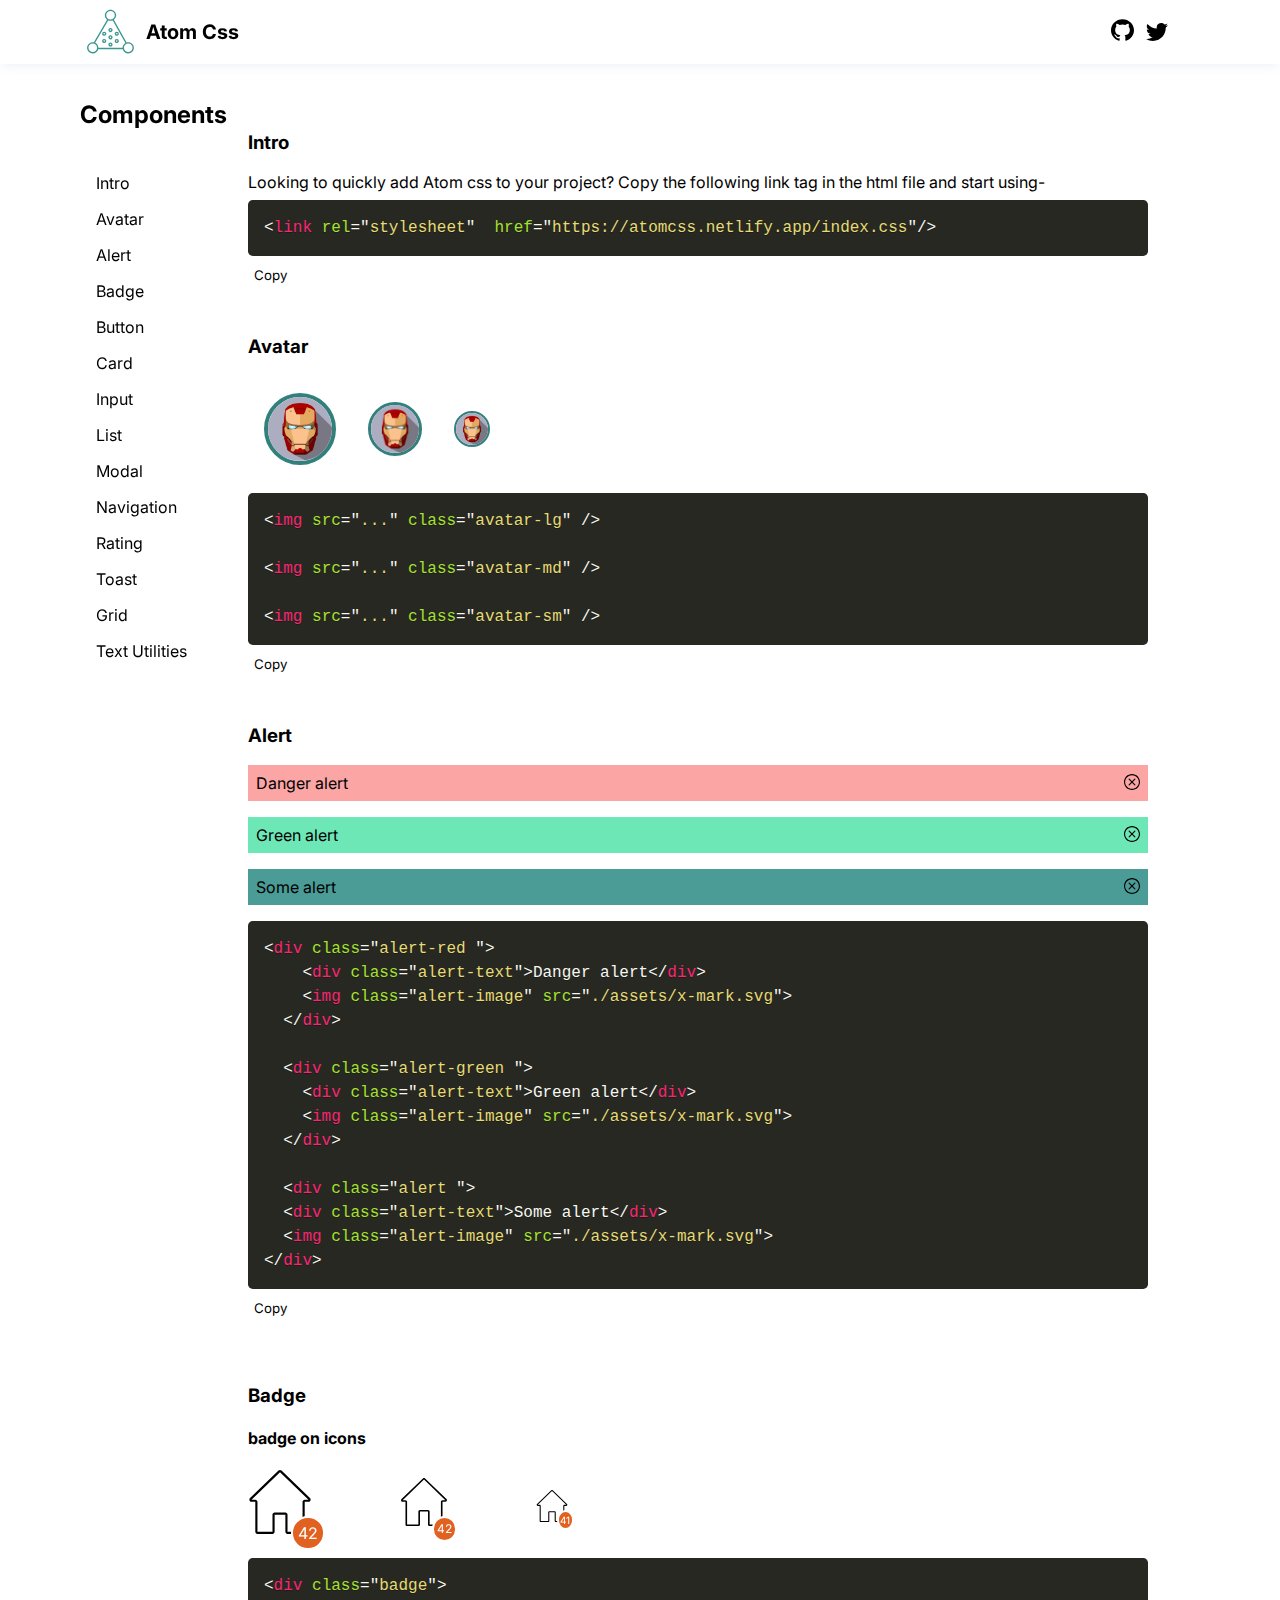
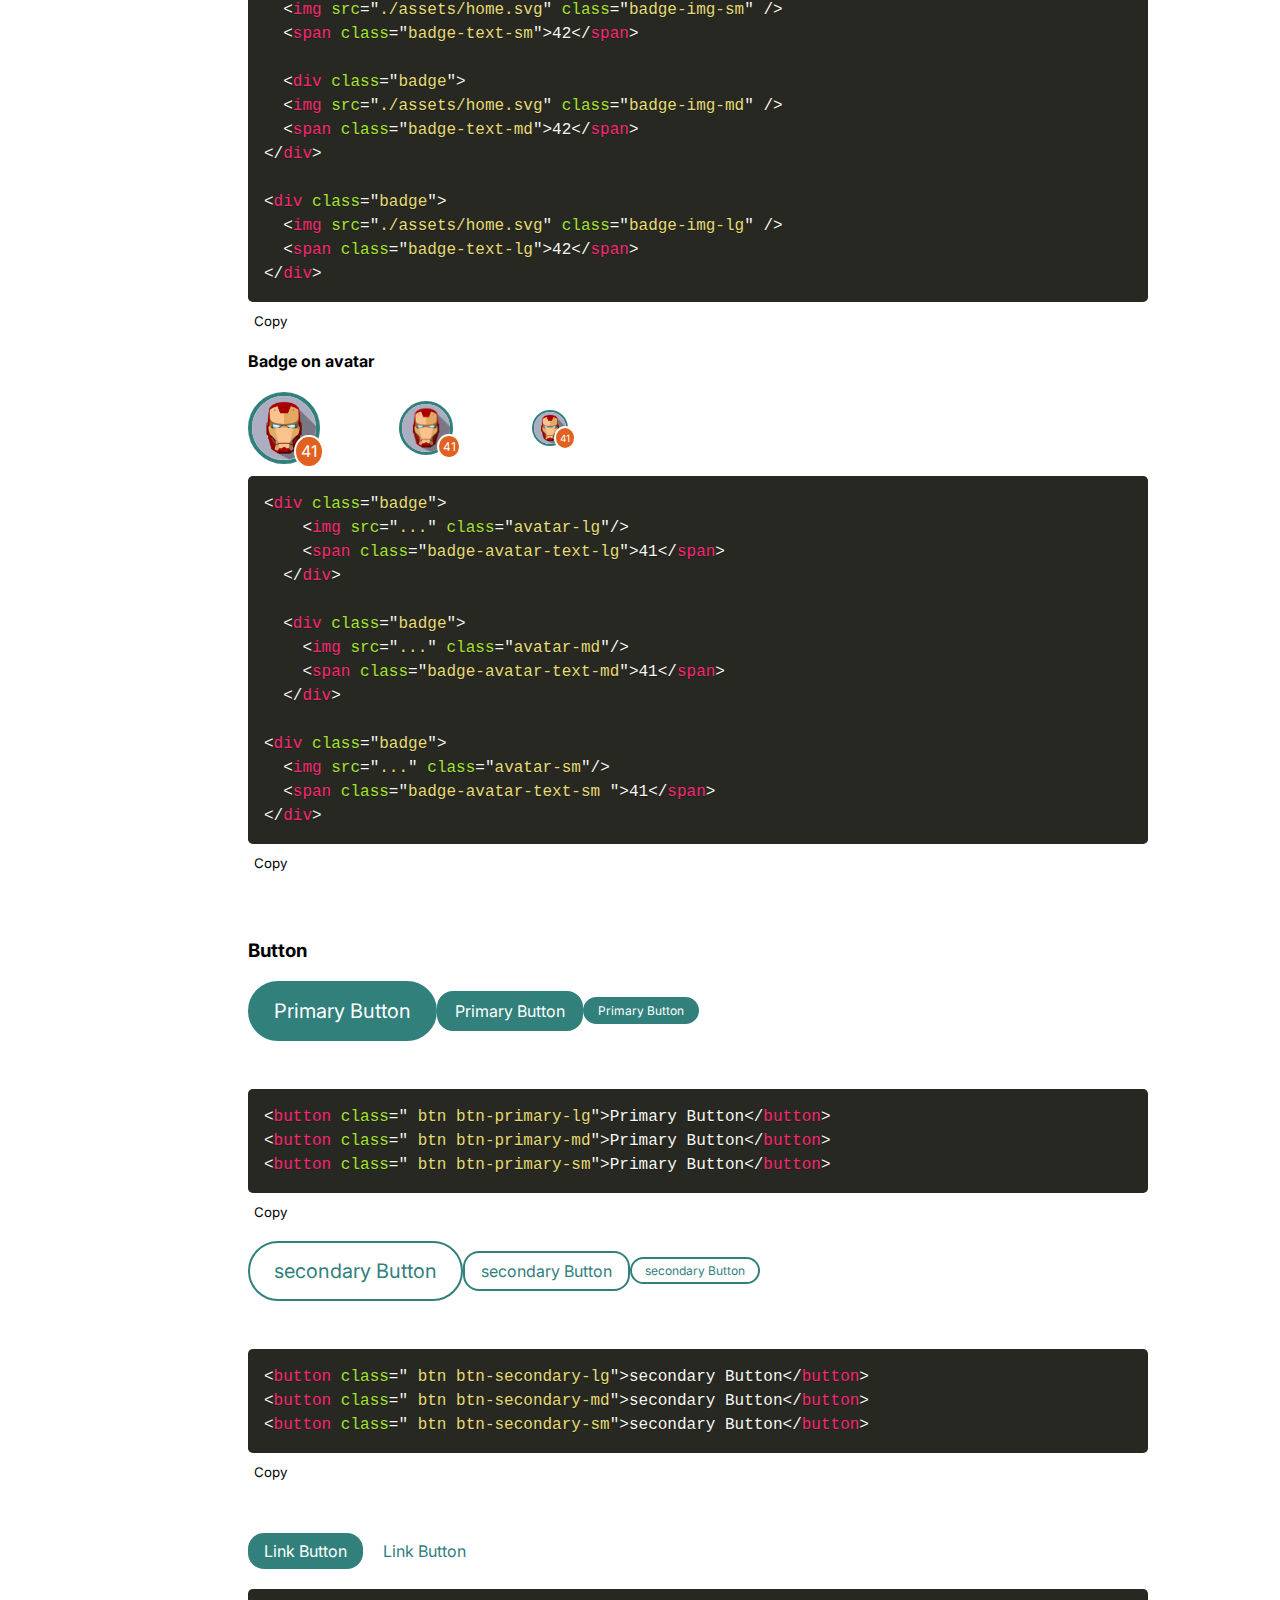
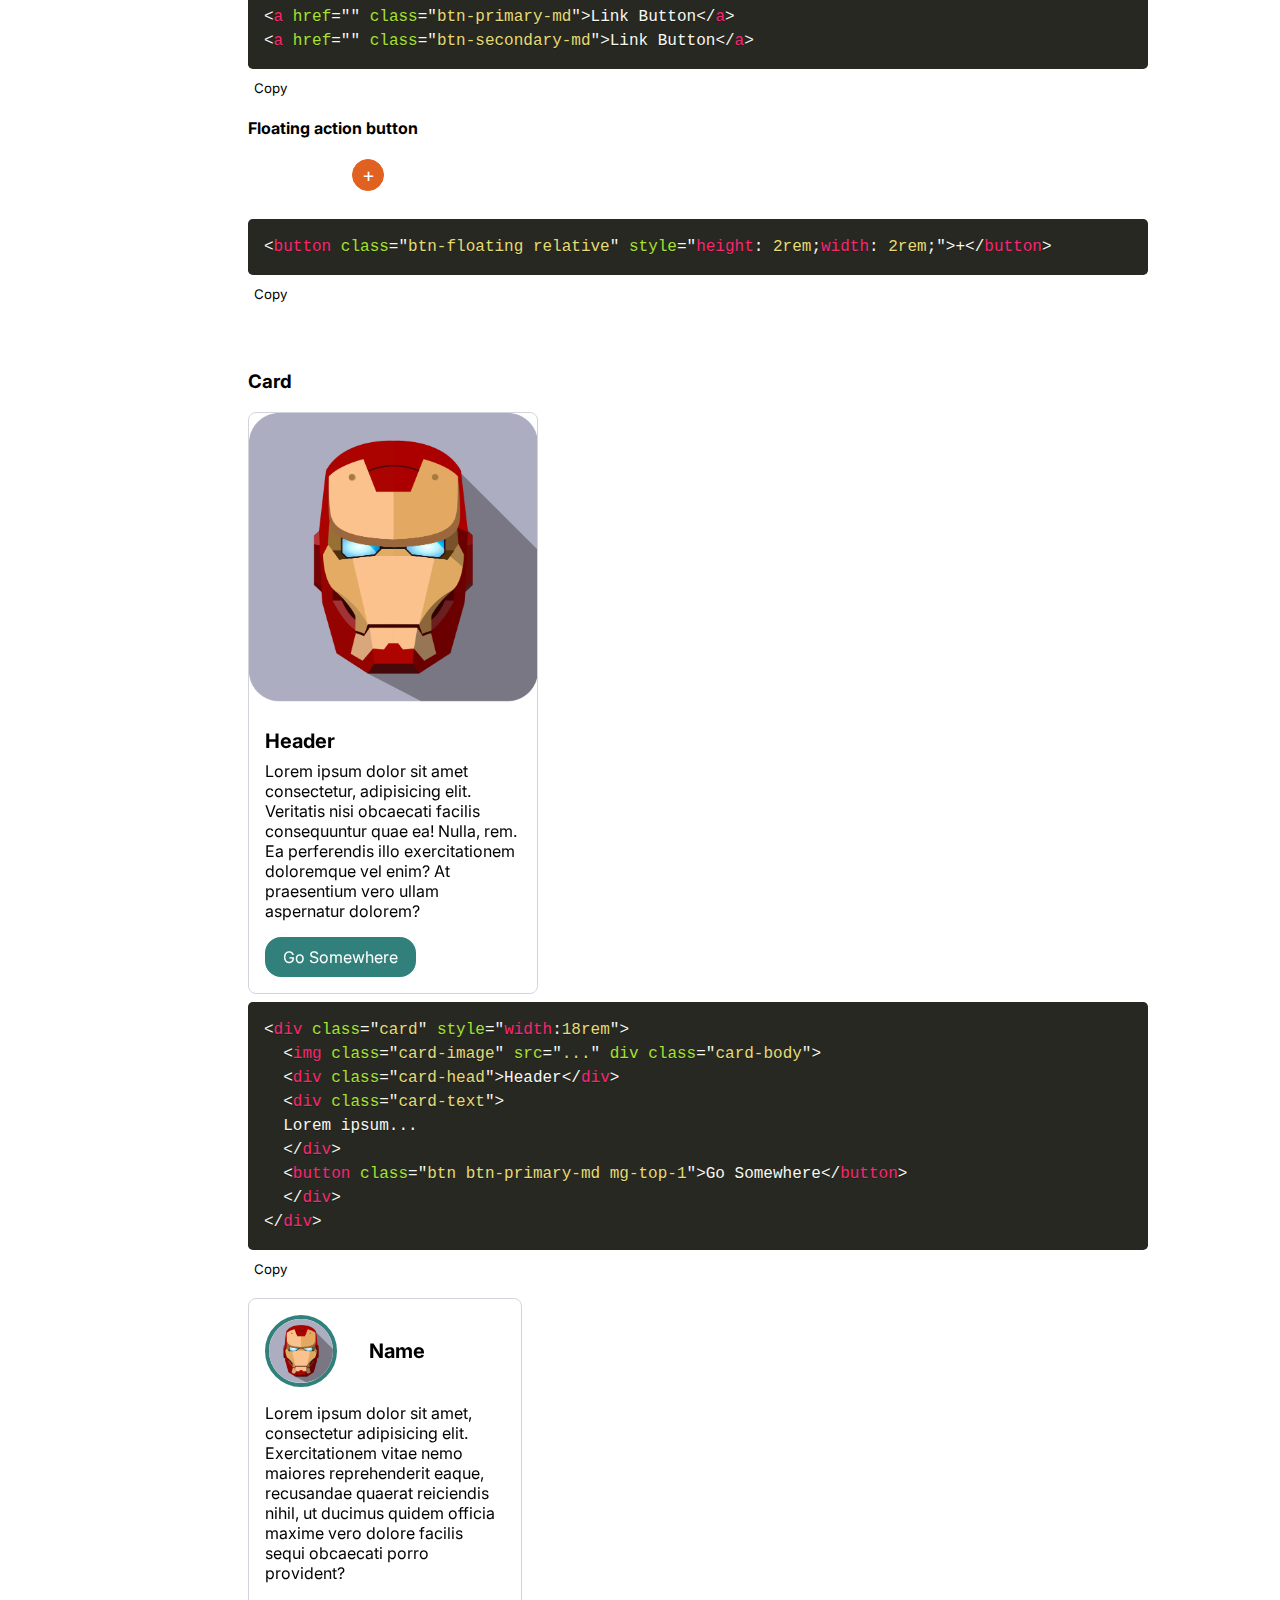
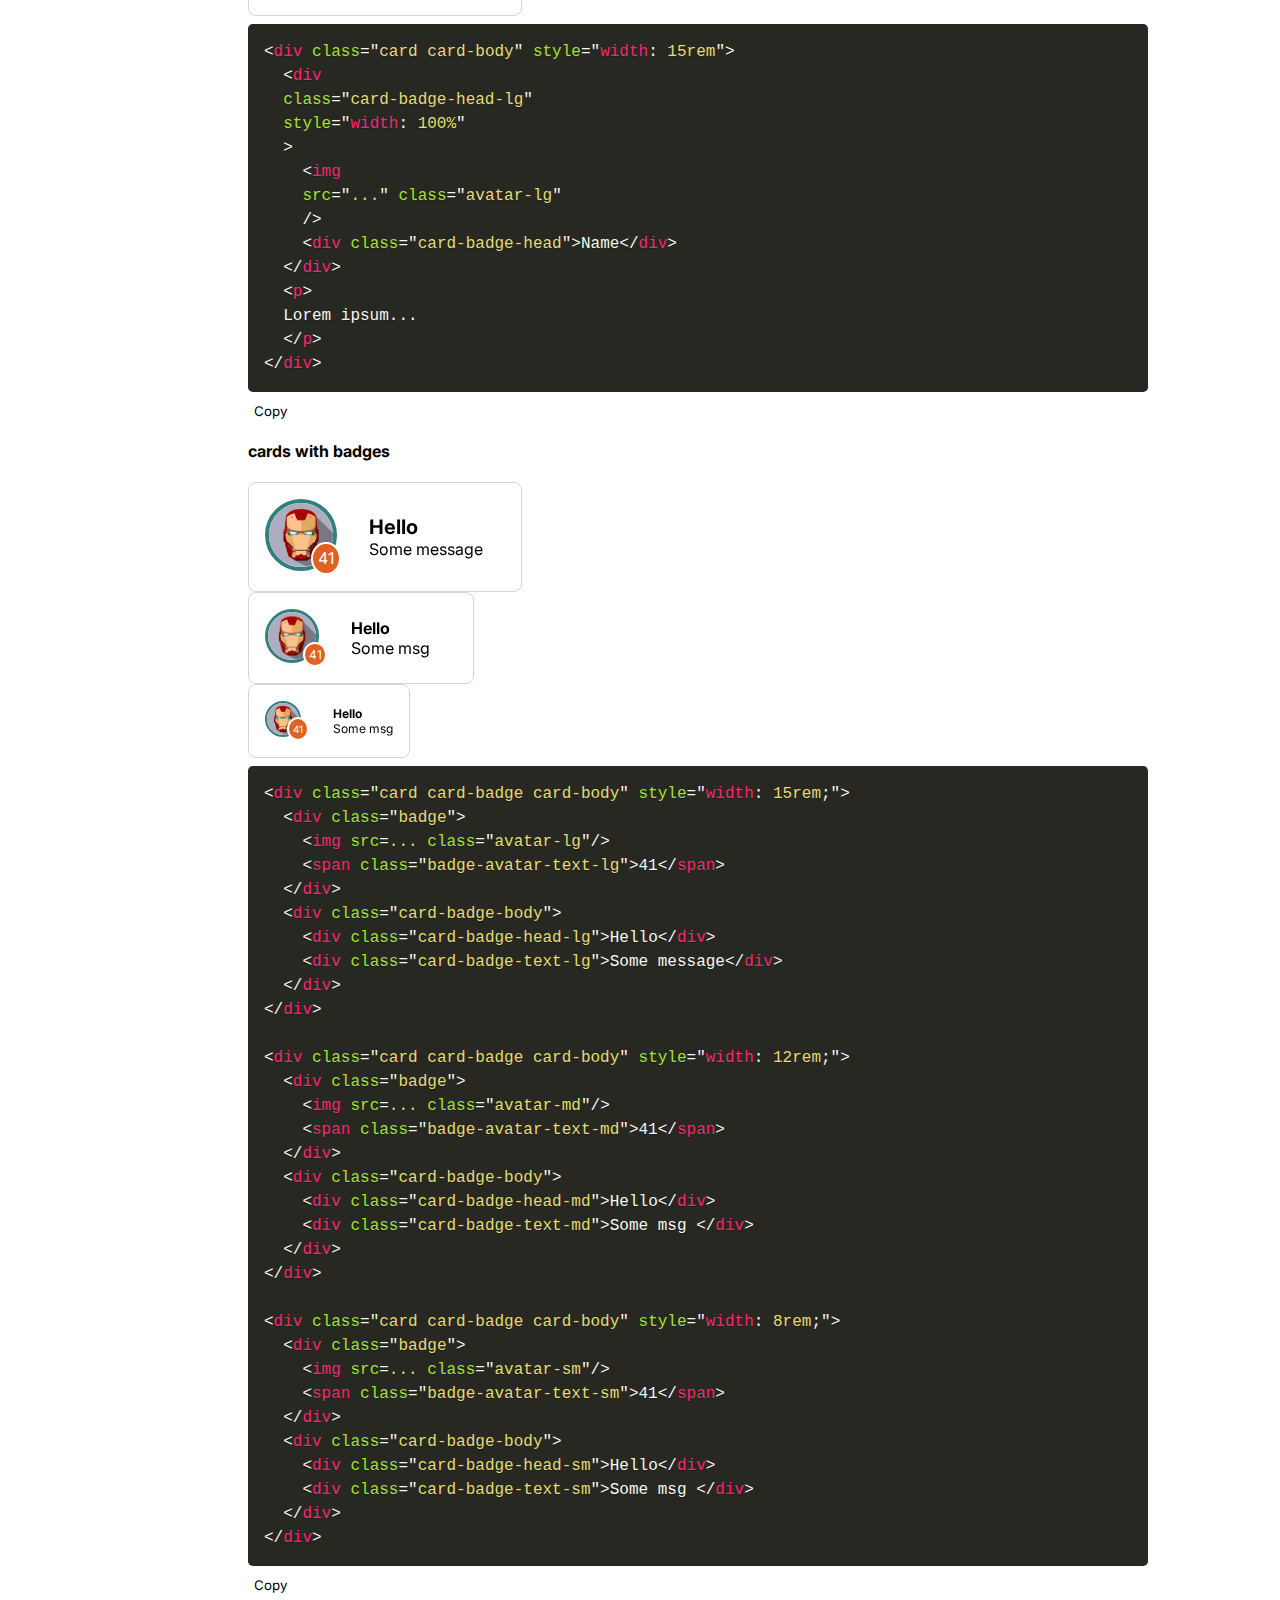
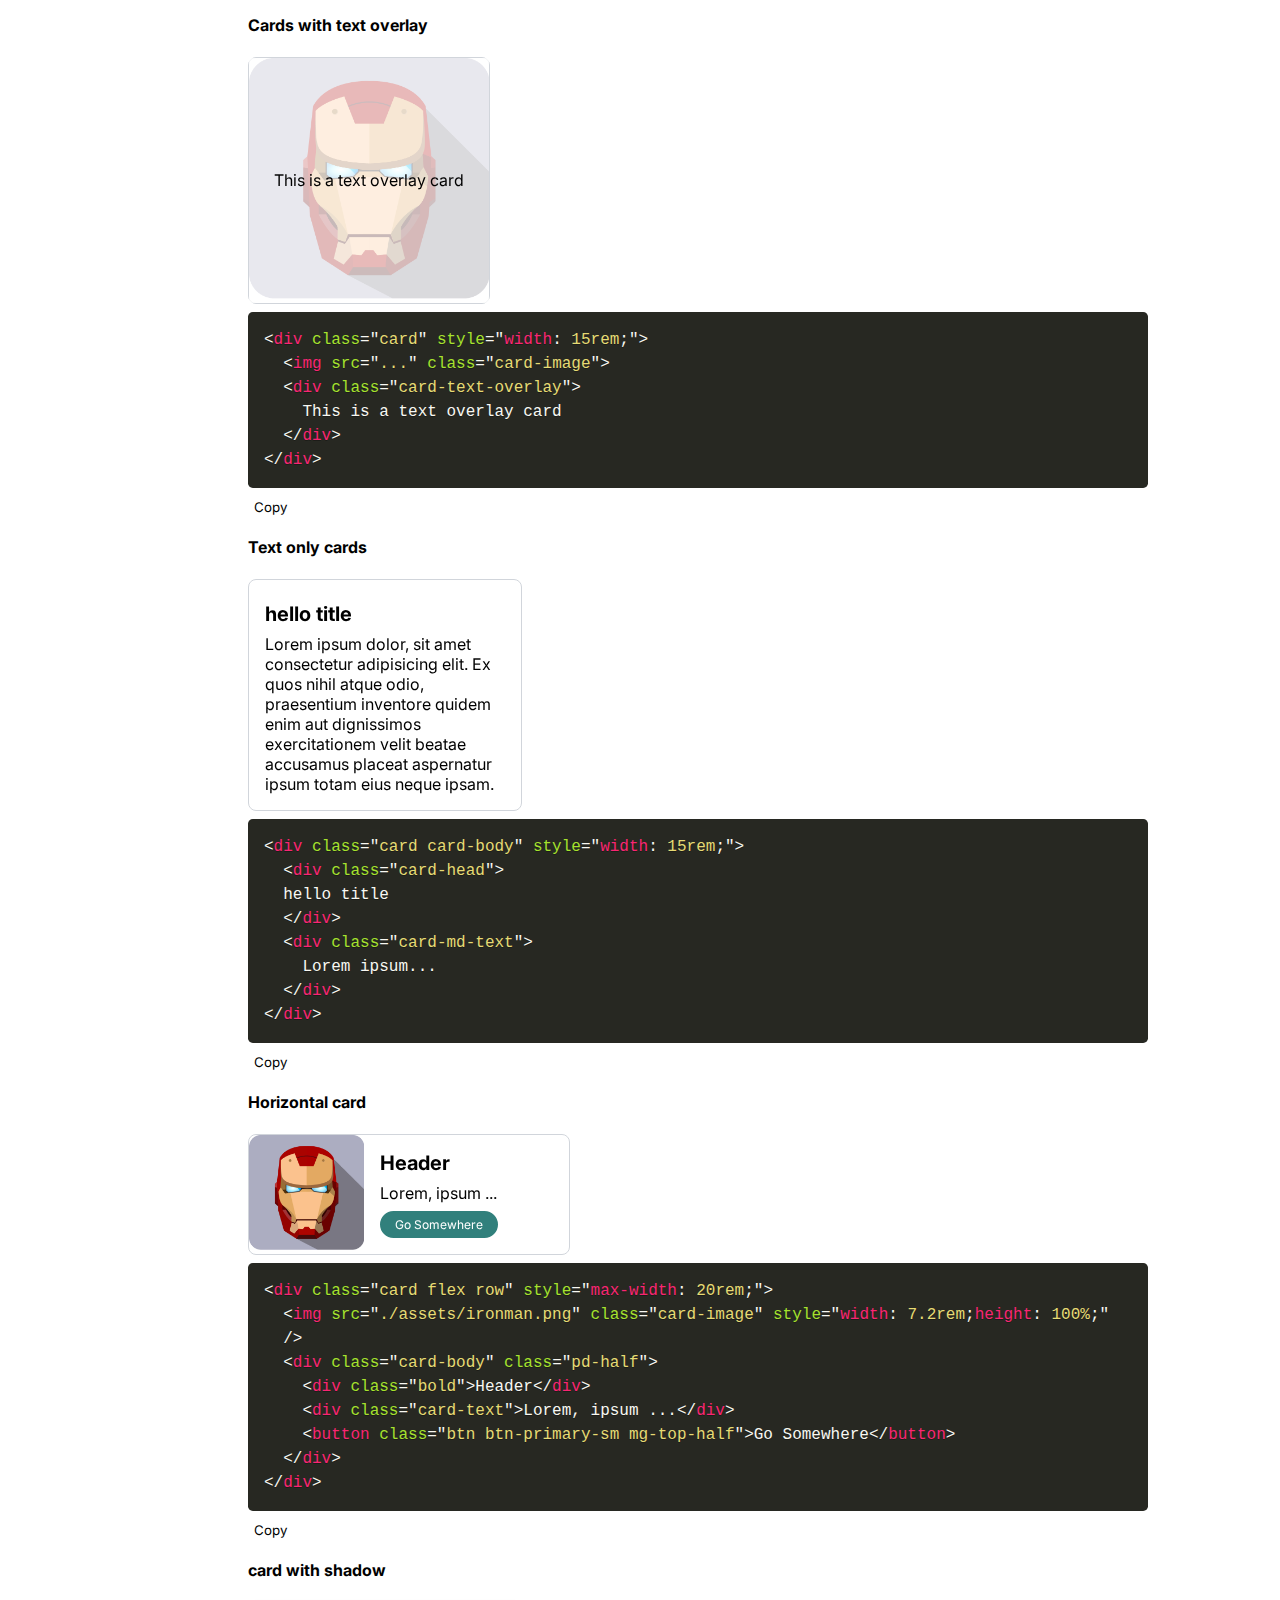
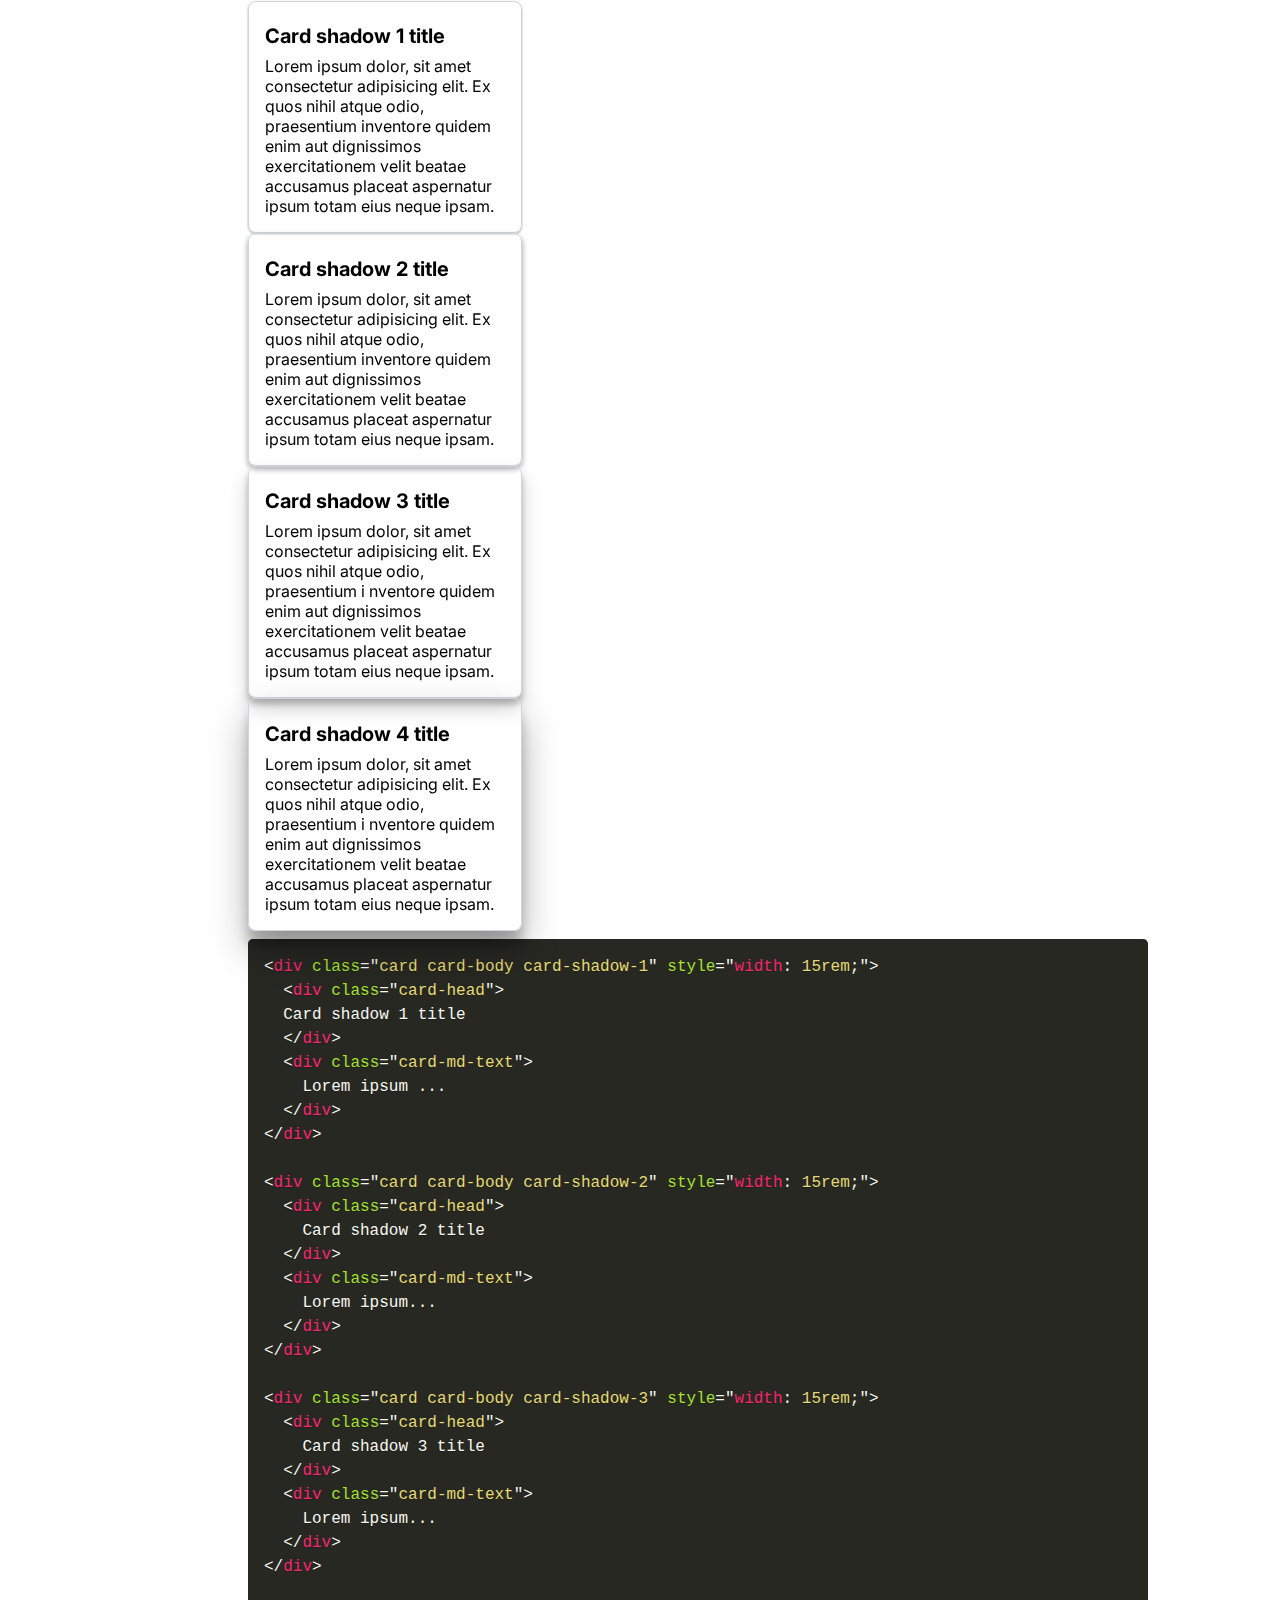
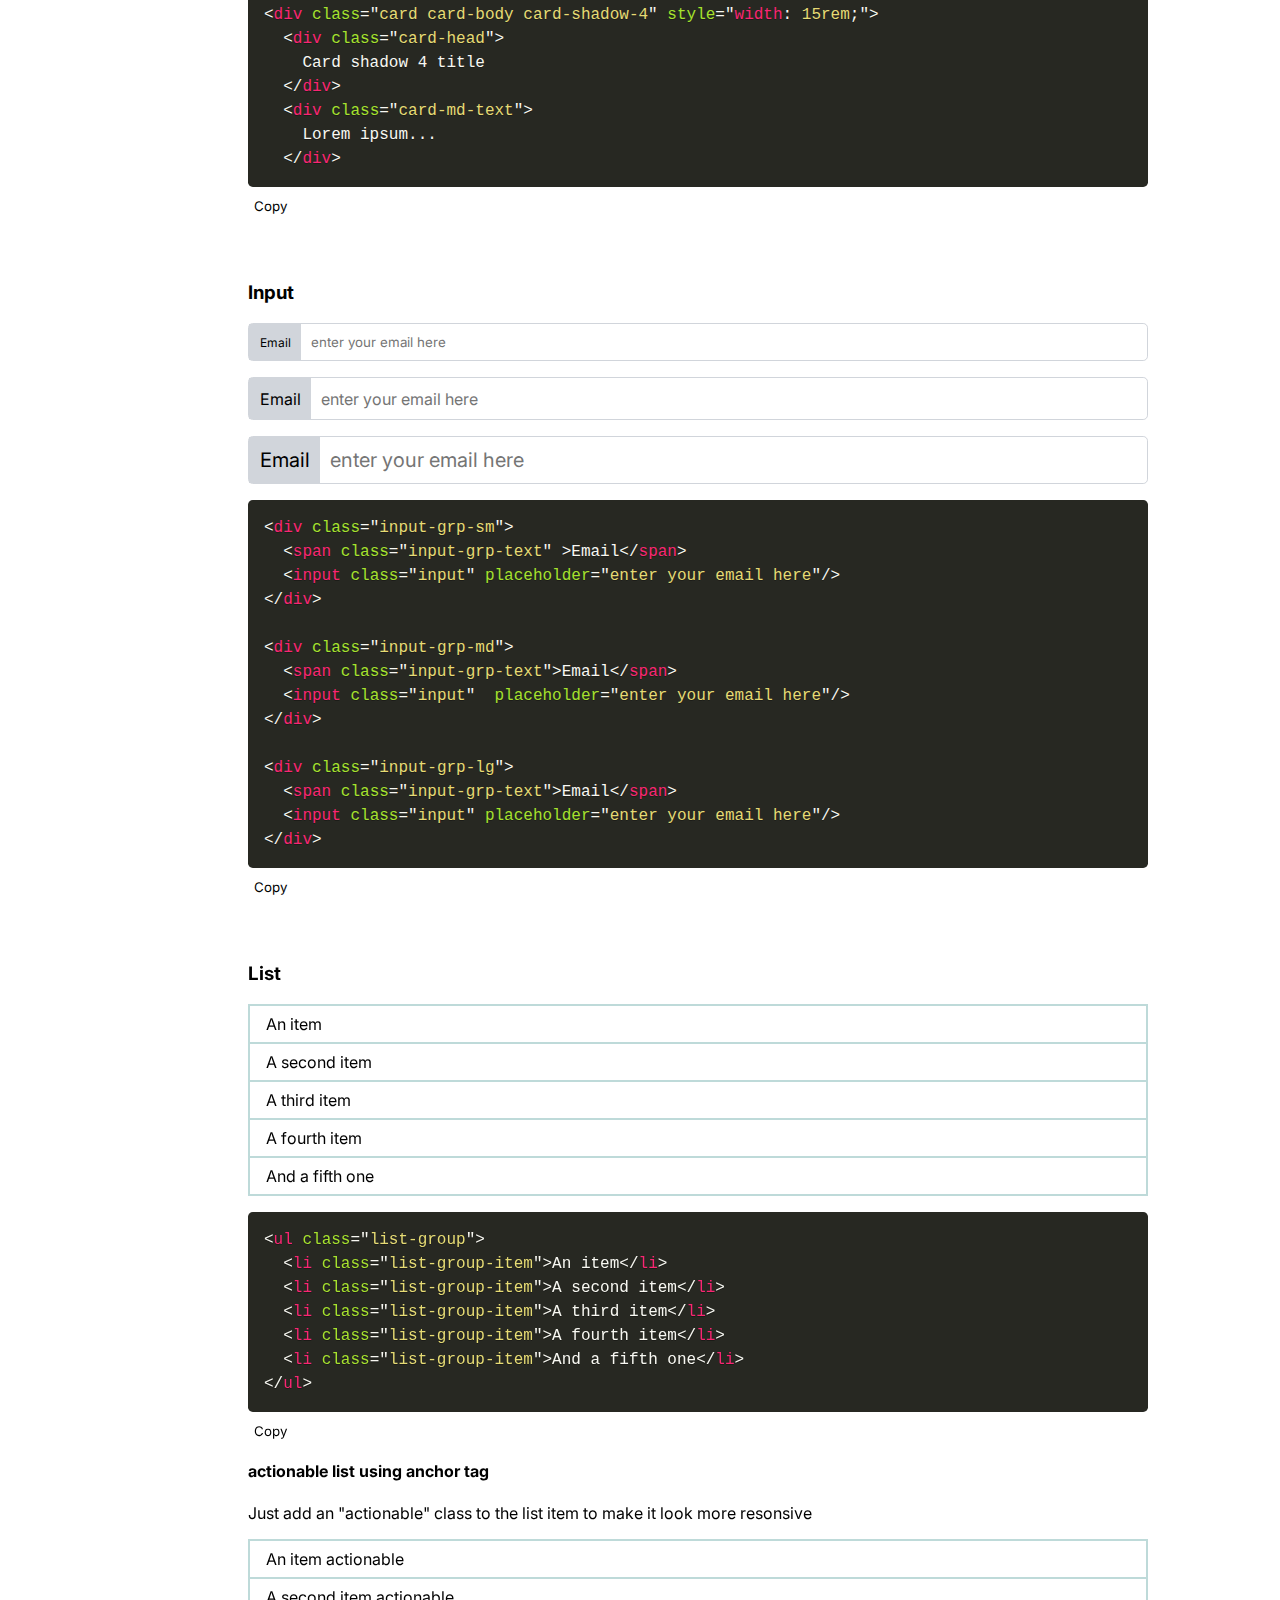
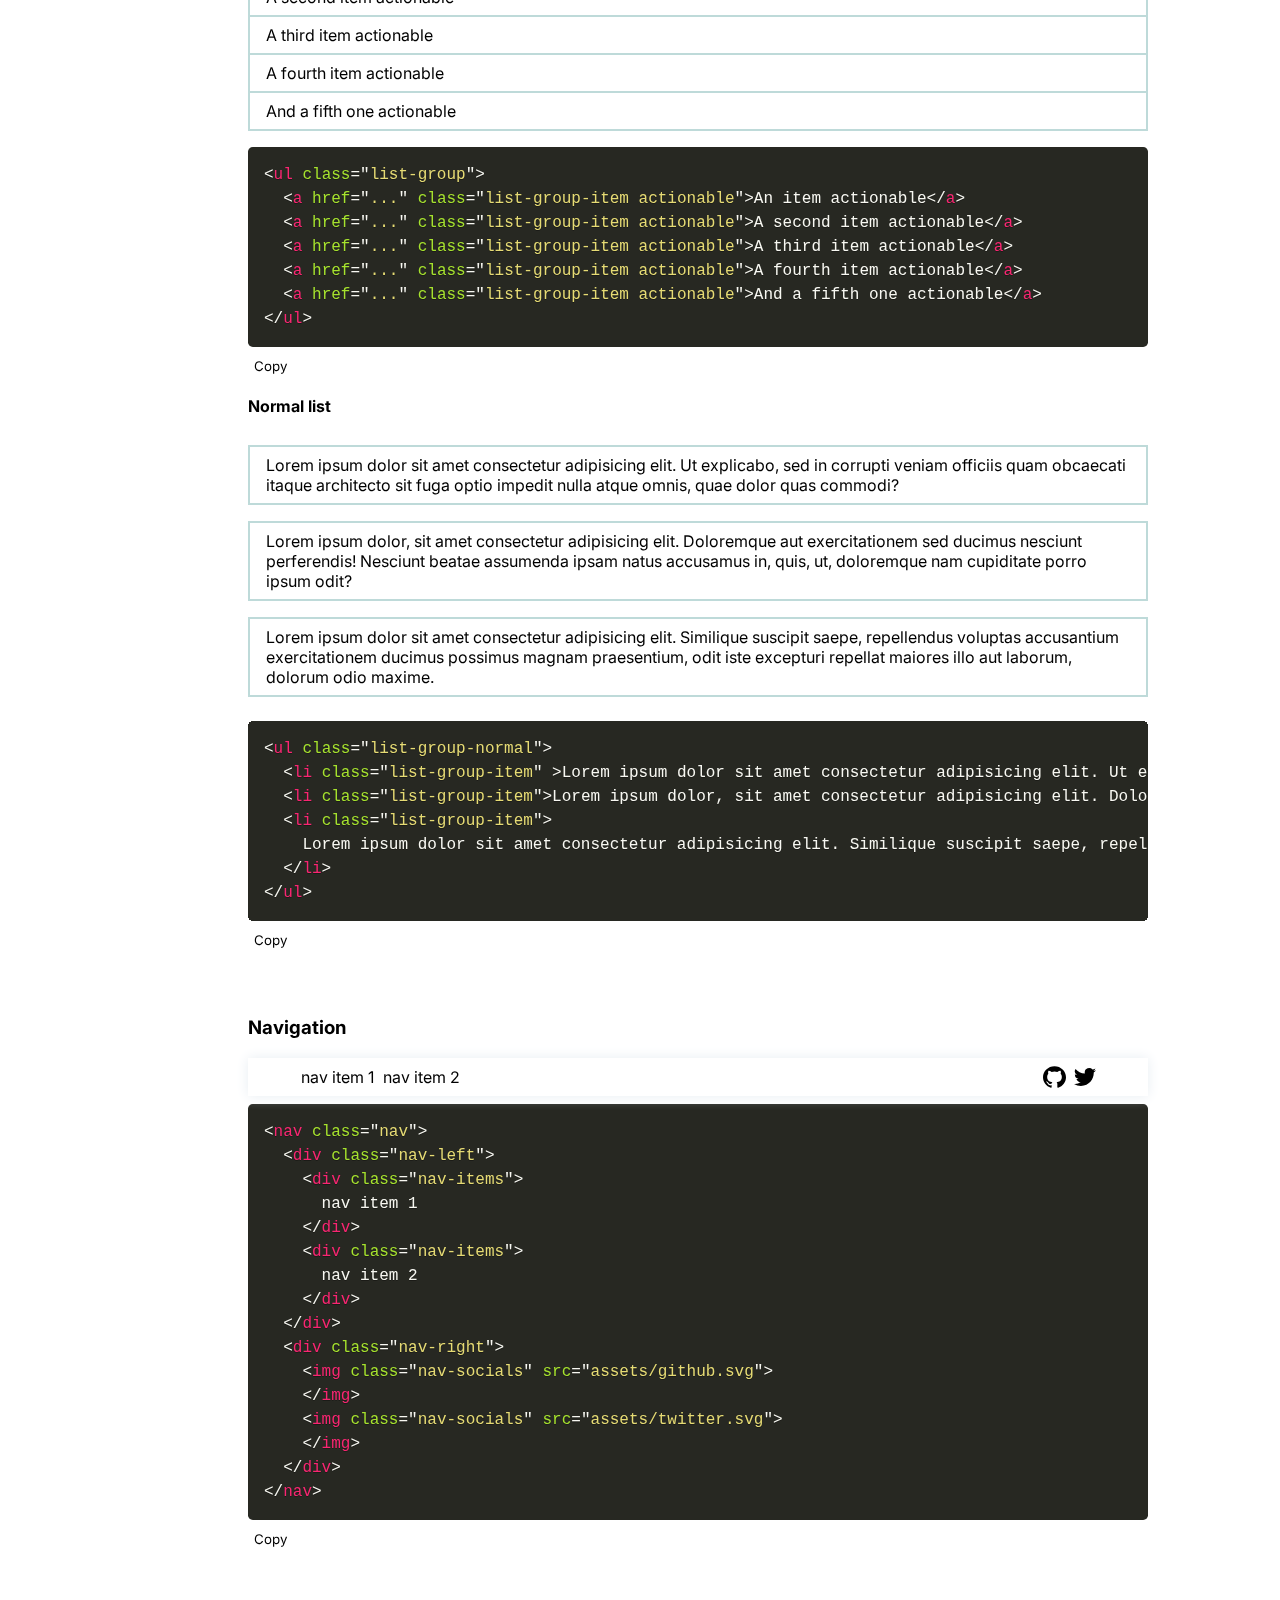
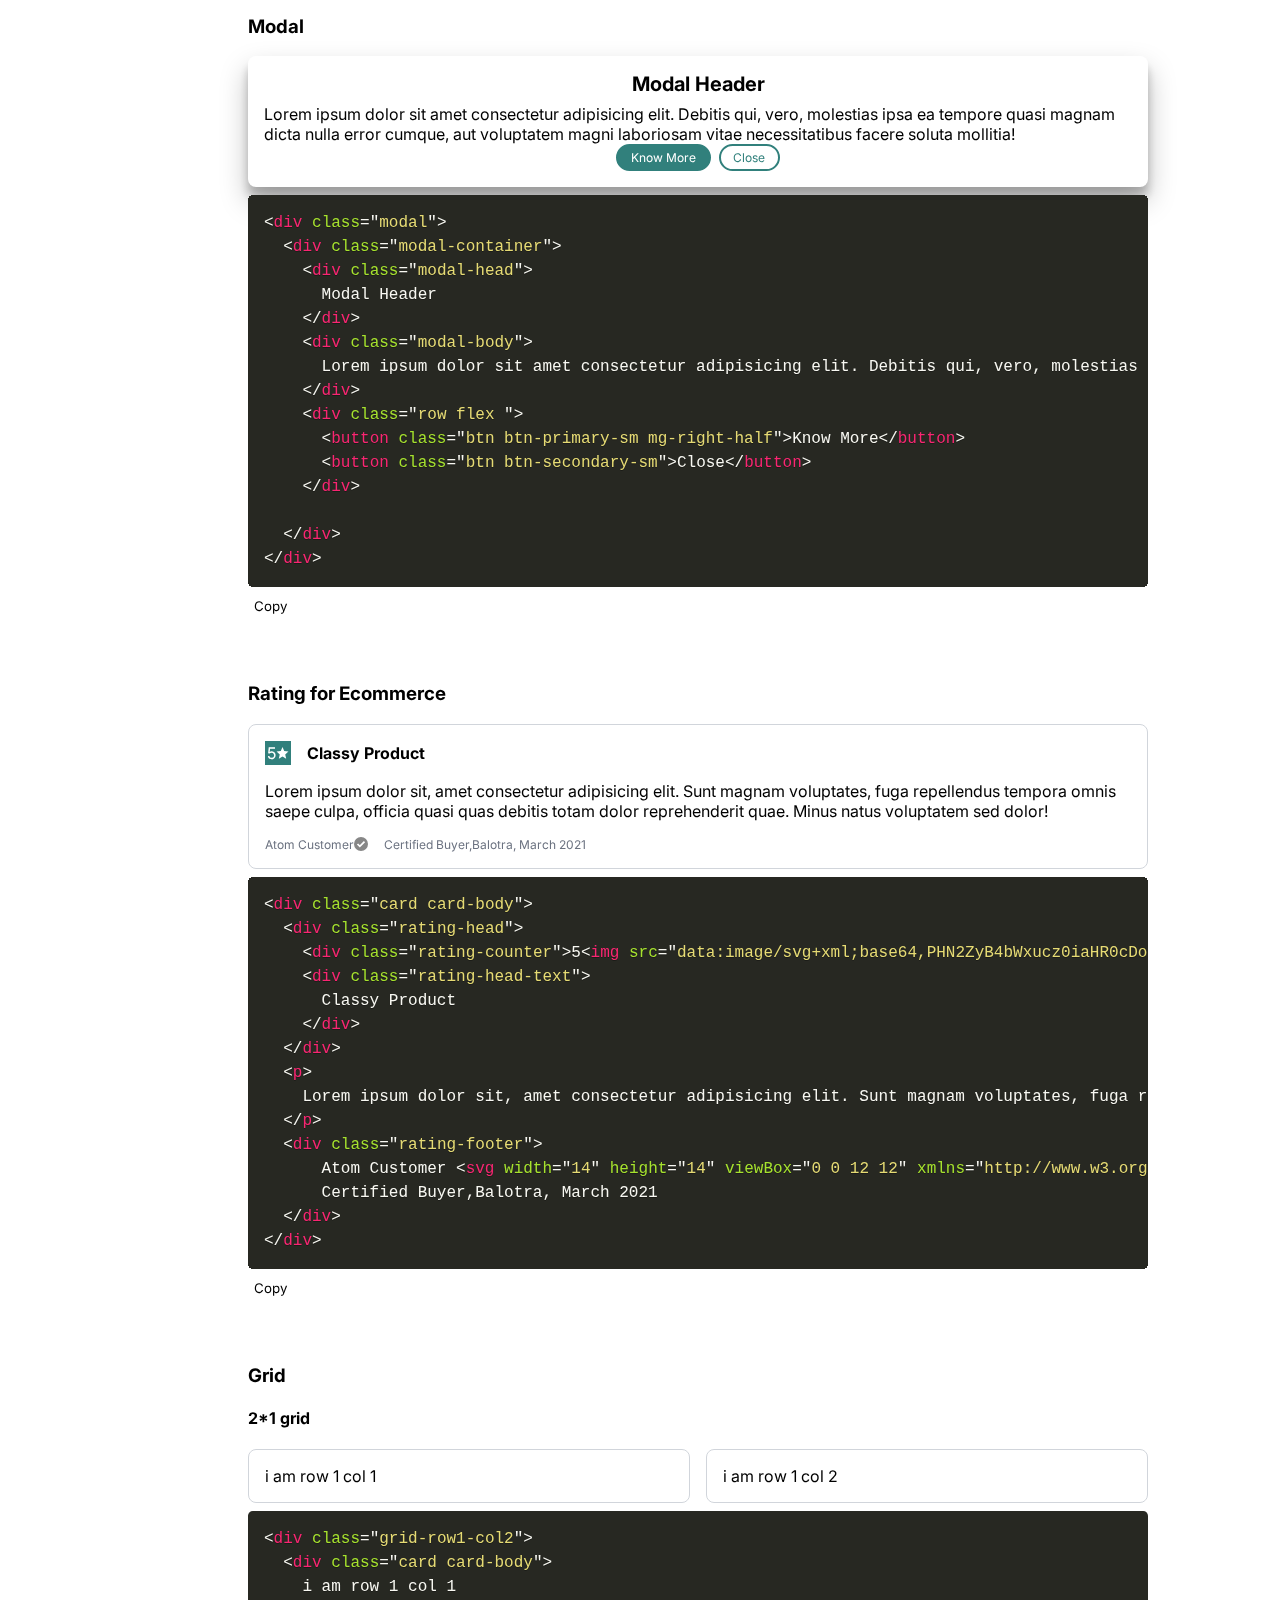
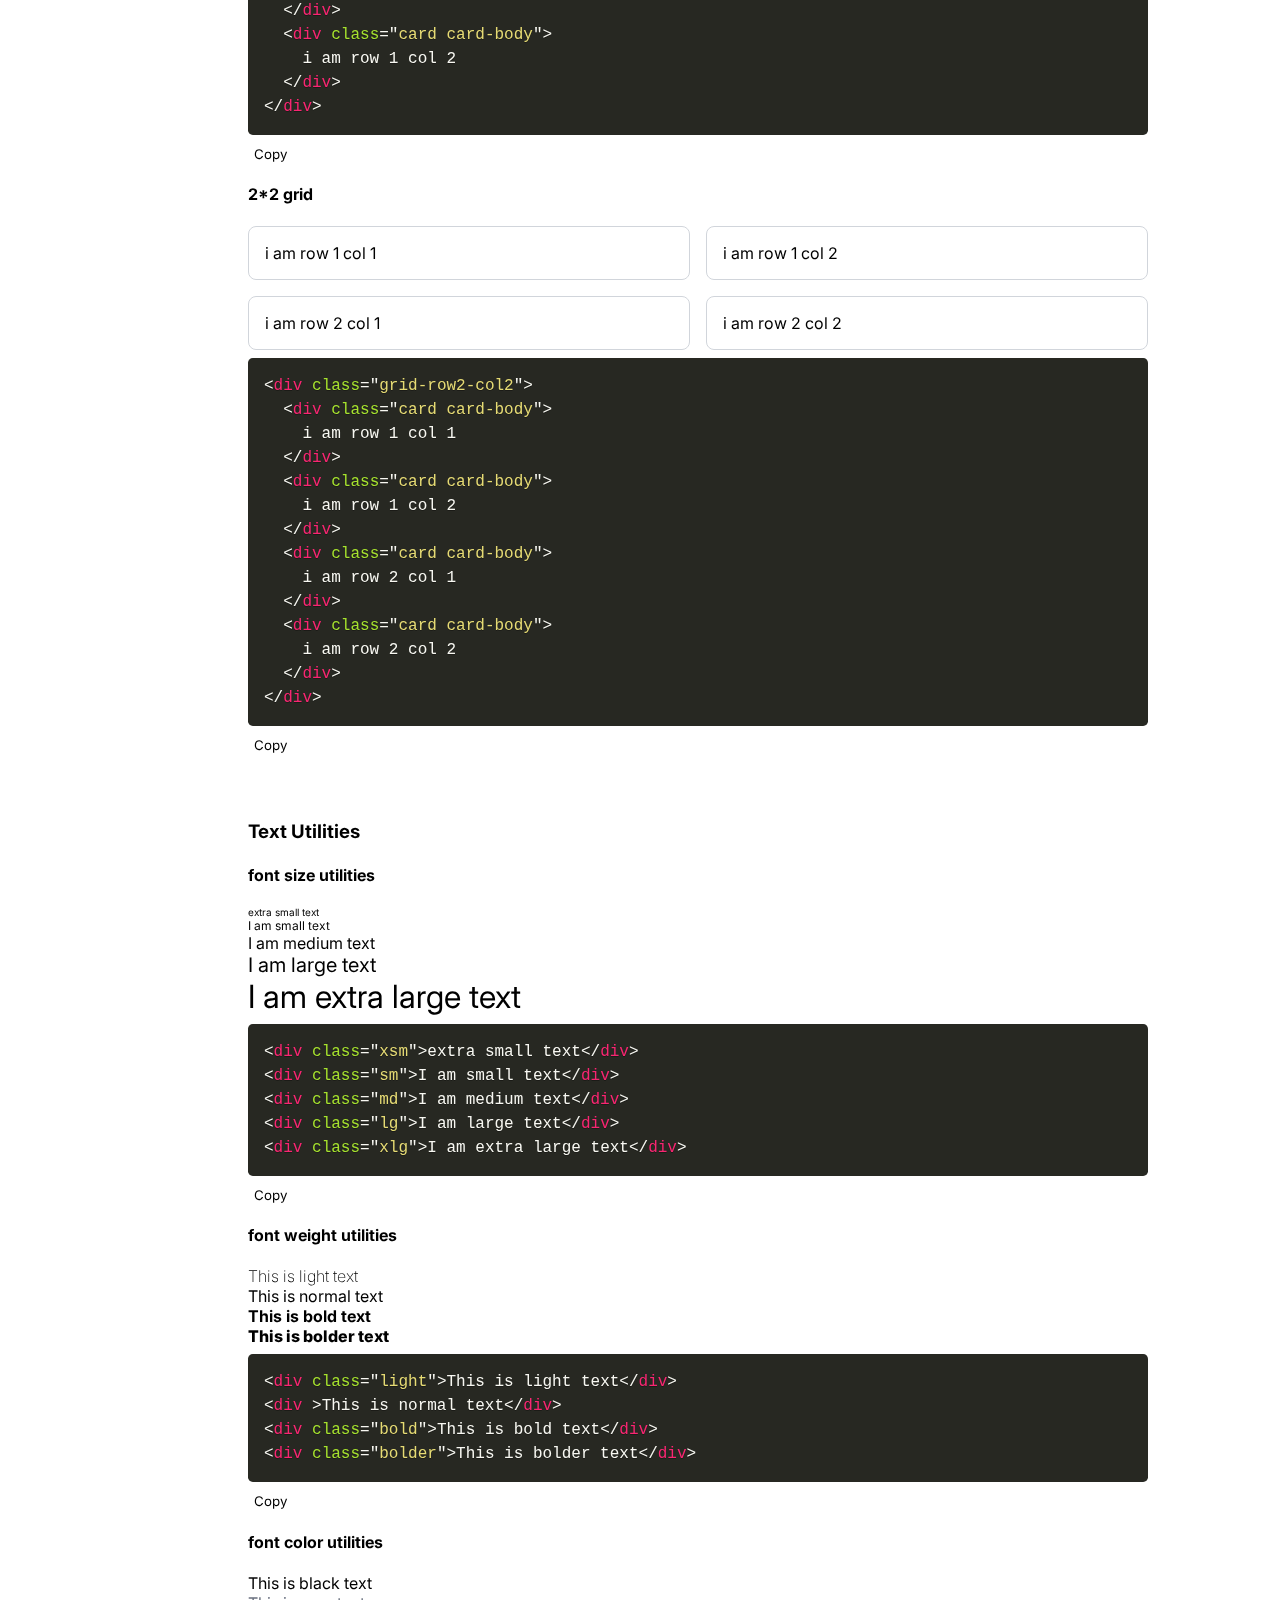
==== commit 5a27d11c: "removed unnecessary font-weight and double slashes in img tag" ====
--- a/docs.html
+++ b/docs.html
@@ -79,19 +79,19 @@
         <h3 >Avatar</h3>
         <div class="row flex align-items-center">
           <div class="pd-1"><img
-            src="./assets//ironman.png"
+            src="./assets/ironman.png"
             class="avatar-lg"
           />
           </div>
           <div class="pd-1"><img
-            src="./assets//ironman.png"
+            src="./assets/ironman.png"
             class="avatar-md"
           />
           </div>
           
           <div class="pd-1">
             <img
-            src="./assets//ironman.png"
+            src="./assets/ironman.png"
             class="avatar-sm"
           />
         </div>
@@ -191,21 +191,21 @@
           <div class="flex row-reverse align-items-center justify-content-space-between">
             <div class="badge">
             <img
-            src="./assets//ironman.png"
+            src="./assets/ironman.png"
             class="avatar-sm"
             />
             <span class="badge-avatar-text-sm ">41</span>
             </div>
         <div class="badge">
           <img
-            src="./assets//ironman.png"
+            src="./assets/ironman.png"
             class="avatar-md"
           />
           <span class="badge-avatar-text-md">41</span>
         </div>
         <div class="badge">
           <img
-            src="./assets//ironman.png"
+            src="./assets/ironman.png"
             class="avatar-lg"
           />
           <span class="badge-avatar-text-lg">41</span>
@@ -309,7 +309,7 @@
       <div class="pd-1 mg-bottom-1" id="card">
         <h3>Card</h3>
         <div class="card" style="width:18rem">
-            <img class="card-image" src="./assets//ironman.png"
+            <img class="card-image" src="./assets/ironman.png"
           >
           <div class="card-body">
             <div class="card-head">Header</div>
@@ -339,7 +339,7 @@
             style="max-width:700px"
             >
             <img
-              src="./assets//ironman.png"
+              src="./assets/ironman.png"
               class="avatar-lg"
             />
             <div class="card-badge-body"><div class="card-badge-head-lg">Name</div></div>
@@ -375,7 +375,7 @@
           <h4>cards with badges</h4>
           <div class="card card-badge card-body" style="width: 15rem;">
             <div class="badge">
-              <img src="./assets//ironman.png" class="avatar-lg"/>
+              <img src="./assets/ironman.png" class="avatar-lg"/>
               <span class="badge-avatar-text-lg">41</span>
             </div>
             <div class="card-badge-body">
@@ -385,7 +385,7 @@
           </div>
           <div class="card card-badge card-body" style="width: 12rem;">
             <div class="badge">
-              <img src="./assets//ironman.png" class="avatar-md"/>
+              <img src="./assets/ironman.png" class="avatar-md"/>
               <span class="badge-avatar-text-md">41</span>
             </div>
             <div class="card-badge-body">
@@ -396,7 +396,7 @@
           </div>
           <div class="card card-badge card-body" style="width: 8rem;">
             <div class="badge">
-              <img src="./assets//ironman.png" class="avatar-sm"/>
+              <img src="./assets/ironman.png" class="avatar-sm"/>
               <span class="badge-avatar-text-sm">41</span>
             </div>
             <div class="card-badge-body">
@@ -445,7 +445,7 @@
 
           <h4>Cards with text overlay</h4>
           <div class="card" style="width: 15rem;">
-            <img src="./assets//ironman.png" class="card-image">
+            <img src="./assets/ironman.png" class="card-image">
             <div class="card-text-overlay">
               This is a text overlay card 
             </div>
@@ -490,7 +490,7 @@
 
           <h4>Horizontal card</h4>
           <div class="card flex row" style="max-width: 20rem;">
-            <img src="./assets//ironman.png" class="card-image" style="width: 7.2rem;height: 100%;"
+            <img src="./assets/ironman.png" class="card-image" style="width: 7.2rem;height: 100%;"
             />
             <div class="card-body" class="pd-half">
               <div class="card-head pd-0">Header</div>
@@ -502,7 +502,7 @@
             <pre>
               <code class="language-html">
                 &#x3C;div class=&#x22;card flex row&#x22; style=&#x22;max-width: 20rem;&#x22;&#x3E;
-                &#x3C;img src=&#x22;./assets//ironman.png&#x22; class=&#x22;card-image&#x22; style=&#x22;width: 7.2rem;height: 100%;&#x22;
+                &#x3C;img src=&#x22;./assets/ironman.png&#x22; class=&#x22;card-image&#x22; style=&#x22;width: 7.2rem;height: 100%;&#x22;
                 /&#x3E;
                 &#x3C;div class=&#x22;card-body&#x22; class=&#x22;pd-half&#x22;&#x3E;
                   &#x3C;div class=&#x22;bold&#x22;&#x3E;Header&#x3C;/div&#x3E;
